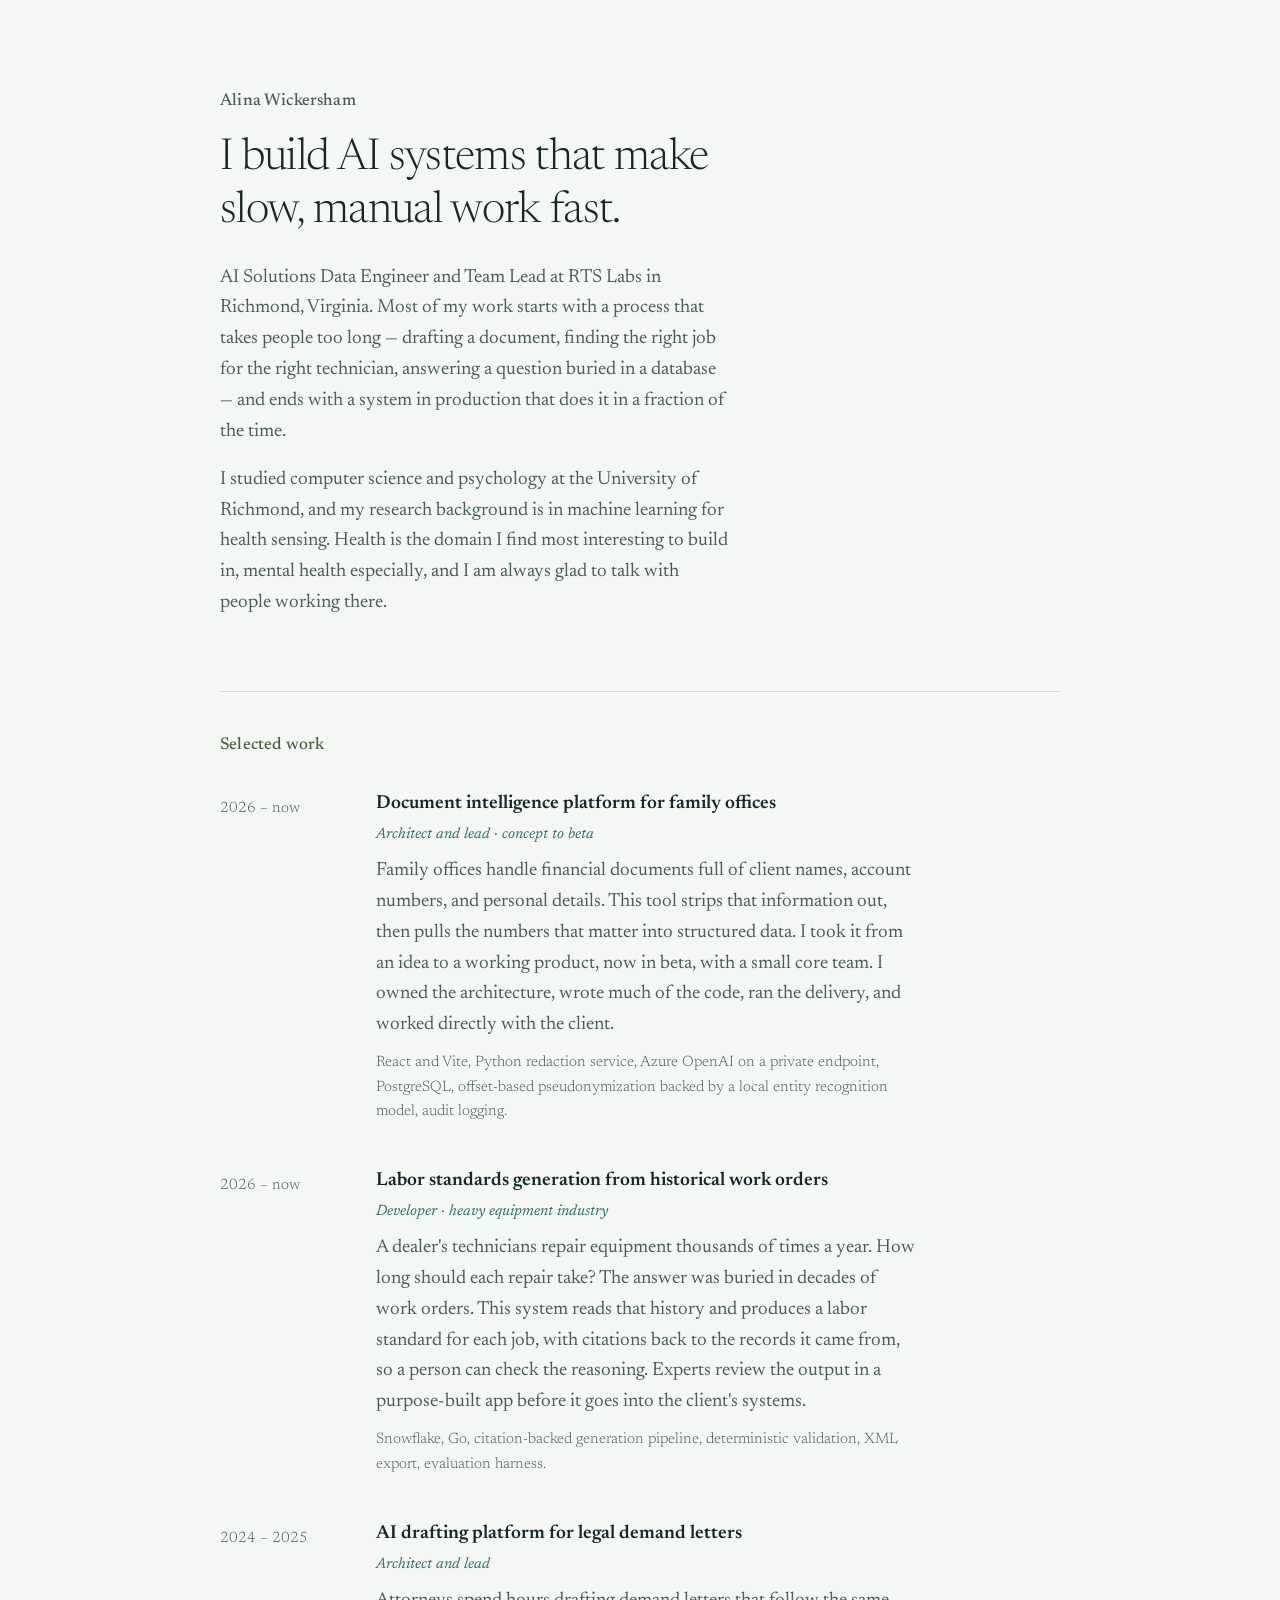
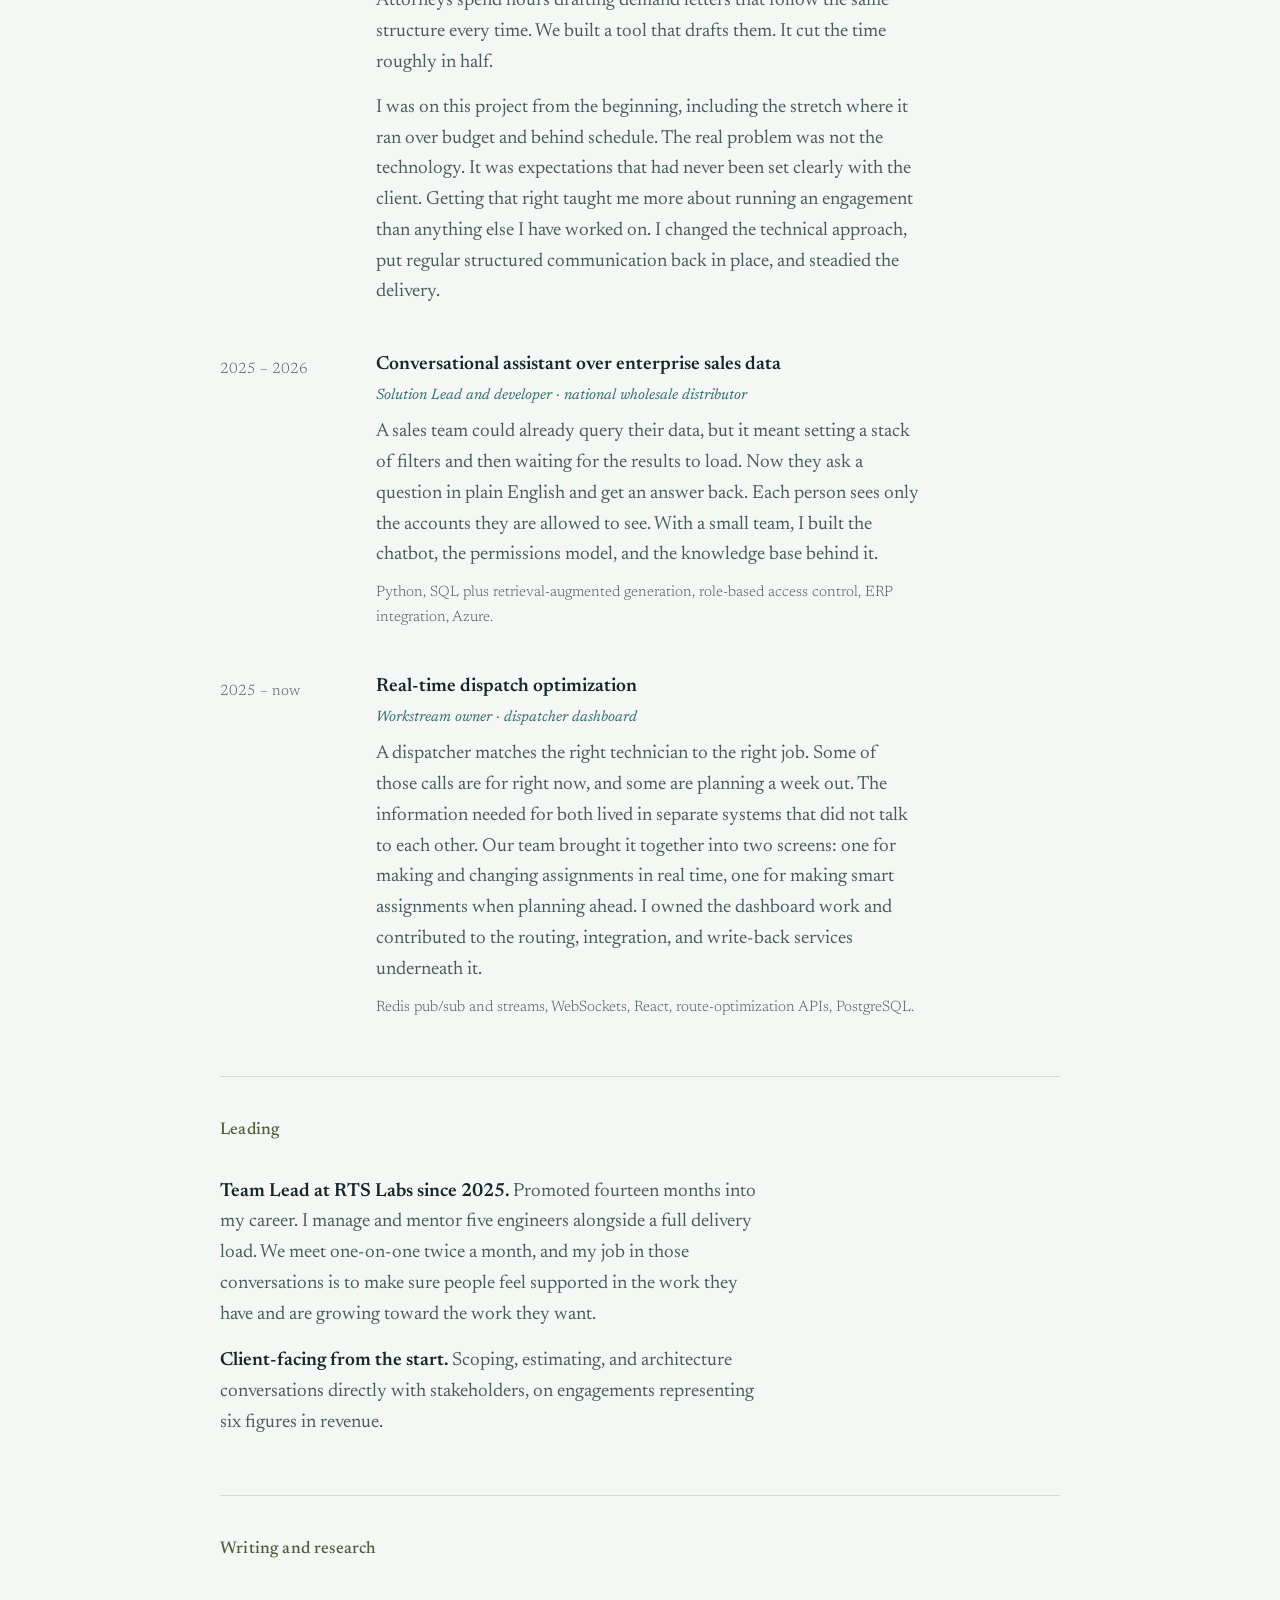
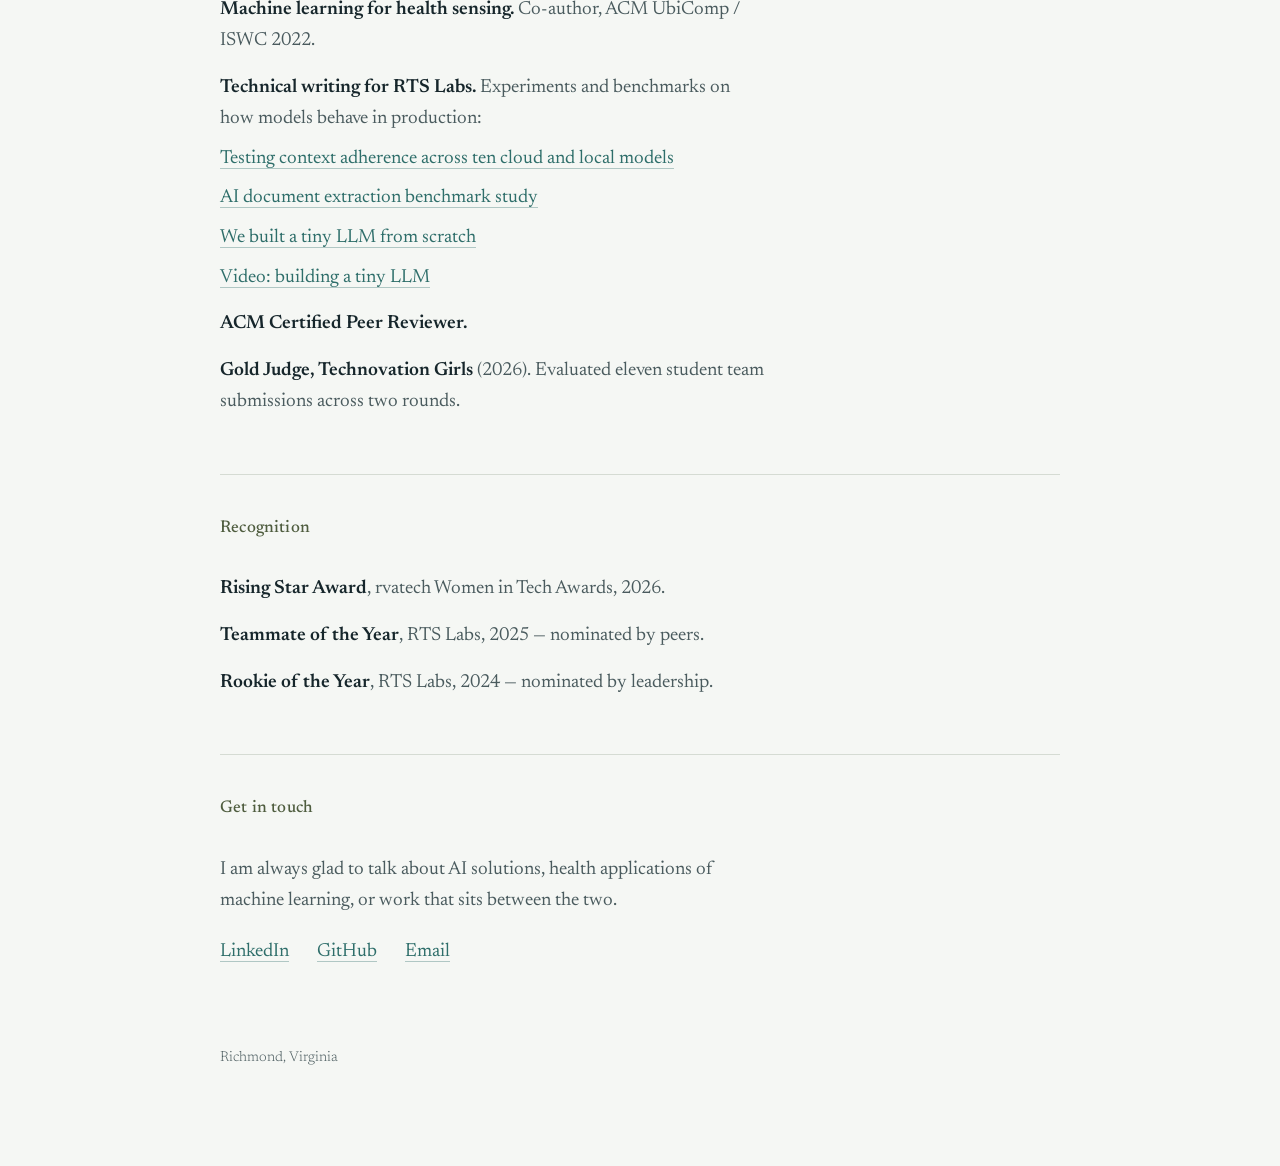
==== index.html @ 2c6729c3 "Add files via upload" ====
<!DOCTYPE html>
<html lang="en">
<head>
<meta charset="utf-8">
<meta name="viewport" content="width=device-width, initial-scale=1">
<title>Alina Wickersham — AI engineer</title>
<meta name="description" content="Alina Wickersham builds AI systems that make slow, manual work fast. AI Solutions Data Engineer and Team Lead at RTS Labs; published researcher in machine learning for health sensing.">
<link rel="preconnect" href="https://fonts.googleapis.com">
<link rel="preconnect" href="https://fonts.gstatic.com" crossorigin>
<link href="https://fonts.googleapis.com/css2?family=Newsreader:ital,opsz,wght@0,6..72,300;0,6..72,400;0,6..72,500;0,6..72,600;1,6..72,300;1,6..72,400&display=swap" rel="stylesheet">
<style>
  :root{
    --paper:#F5F7F4;
    --ink:#16262B;
    --ink-soft:#4A5B5E;
    --teal:#2E6E6A;
    --moss:#4F5D3F;
    --rule:#D5DBD3;
    --measure:34rem;
  }

  *{box-sizing:border-box;}

  html{-webkit-text-size-adjust:100%;}

  body{
    margin:0;
    background:var(--paper);
    color:var(--ink);
    font-family:"Newsreader",Georgia,"Times New Roman",serif;
    font-size:19px;
    font-weight:400;
    line-height:1.62;
    font-optical-sizing:auto;
  }

  .page{
    max-width:56rem;
    margin:0 auto;
    padding:5.5rem 1.75rem 6rem;
  }

  a{color:var(--teal);text-decoration:none;border-bottom:1px solid rgba(46,110,106,.35);}
  a:hover{border-bottom-color:var(--teal);}
  a:focus-visible{outline:2px solid var(--teal);outline-offset:3px;border-radius:2px;}

  /* ---- hero ---- */

  .hero{
    max-width:32rem;
    margin-bottom:4.5rem;
  }

  .name{
    font-size:1.0625rem;
    font-weight:500;
    letter-spacing:.01em;
    margin:0 0 2.25rem;
    color:var(--ink);
  }

  .statement{
    font-size:clamp(1.85rem,4.2vw,2.75rem);
    font-weight:300;
    line-height:1.2;
    letter-spacing:-.015em;
    margin:0 0 1.5rem;
    text-wrap:balance;
  }

  .hero p{
    max-width:var(--measure);
    margin:0 0 1.1rem;
    color:var(--ink-soft);
  }

  /* ---- sections ---- */

  section{
    border-top:1px solid var(--rule);
    padding-top:2.5rem;
    margin-top:3.5rem;
  }

  h2{
    font-size:1.0625rem;
    font-weight:500;
    margin:0 0 2rem;
    color:var(--moss);
    letter-spacing:.01em;
  }

  /* ---- work list with chronology rail ---- */

  .entry{
    display:grid;
    grid-template-columns:7.5rem 1fr;
    gap:0 2.25rem;
    margin-bottom:2.75rem;
  }
  .entry:last-child{margin-bottom:0;}

  .when{
    font-size:.9375rem;
    font-weight:300;
    color:var(--ink-soft);
    line-height:1.5;
    padding-top:.42rem;
    font-variant-numeric:oldstyle-nums;
  }

  .what h3{
    font-size:1.1875rem;
    font-weight:600;
    margin:0 0 .4rem;
    line-height:1.35;
  }

  .role{
    display:block;
    font-size:.9375rem;
    font-weight:400;
    font-style:italic;
    color:var(--teal);
    margin-bottom:.55rem;
  }

  .what p{
    margin:0;
    max-width:var(--measure);
    color:var(--ink-soft);
  }

  .stack{
    margin:.65rem 0 0 !important;
    font-size:.9375rem;
    font-weight:300;
    color:var(--ink-soft);
    max-width:var(--measure);
  }

  /* ---- simple lists ---- */

  ul.plain{
    list-style:none;
    margin:0;
    padding:0;
    max-width:var(--measure);
  }

  ul.plain li{
    margin-bottom:1rem;
    color:var(--ink-soft);
  }
  ul.plain li:last-child{margin-bottom:0;}

  ul.plain strong{
    font-weight:600;
    color:var(--ink);
  }

  ul.reading li{
    margin-bottom:.55rem;
  }

  .note{
    font-size:.9375rem;
    font-weight:300;
    color:var(--ink-soft);
  }

  /* ---- contact ---- */

  .contact p{
    max-width:var(--measure);
    margin:0 0 1.25rem;
    color:var(--ink-soft);
  }

  .links{
    display:flex;
    flex-wrap:wrap;
    gap:1.75rem;
    margin:0;
    padding:0;
    list-style:none;
  }

  footer{
    margin-top:5rem;
    font-size:.875rem;
    font-weight:300;
    color:var(--ink-soft);
  }

  @media (max-width:640px){
    body{font-size:18px;}
    .page{padding:3.5rem 1.35rem 4rem;}
    .entry{grid-template-columns:1fr;gap:.35rem;}
    .when{padding-top:0;}
  }
</style>
</head>
<body>
<main class="page">

  <header class="hero">
    <p class="name">Alina Wickersham</p>
    <h1 class="statement">I build AI systems that make slow, manual work fast.</h1>
    <p>AI Solutions Data Engineer and Team Lead at RTS Labs in Richmond, Virginia. Most of my work starts with a process that takes people too long — drafting a document, finding the right job for the right technician, answering a question buried in a database — and ends with a system in production that does it in a fraction of the time.</p>
    <p>I studied computer science and psychology at the University of Richmond, and my research background is in machine learning for health sensing. Health is the domain I find most interesting to build in, mental health especially, and I am always glad to talk with people working there.</p>
  </header>

  <section>
    <h2>Selected work</h2>

    <div class="entry">
      <div class="when">2026 &ndash; now</div>
      <div class="what">
        <h3>Document intelligence platform for family offices</h3>
        <span class="role">Architect and lead &middot; concept to beta</span>
        <p>Family offices handle financial documents full of client names, account numbers, and personal details. This tool strips that information out, then pulls the numbers that matter into structured data. I took it from an idea to a working product, now in beta, with a small core team. I owned the architecture, wrote much of the code, ran the delivery, and worked directly with the client.</p>
        <p class="stack">React and Vite, Python redaction service, Azure OpenAI on a private endpoint, PostgreSQL, offset-based pseudonymization backed by a local entity recognition model, audit logging.</p>
      </div>
    </div>

    <div class="entry">
      <div class="when">2026 &ndash; now</div>
      <div class="what">
        <h3>Labor standards generation from historical work orders</h3>
        <span class="role">Developer &middot; heavy equipment industry</span>
        <p>A dealer's technicians repair equipment thousands of times a year. How long should each repair take? The answer was buried in decades of work orders. This system reads that history and produces a labor standard for each job, with citations back to the records it came from, so a person can check the reasoning. Experts review the output in a purpose-built app before it goes into the client's systems.</p>
        <p class="stack">Snowflake, Go, citation-backed generation pipeline, deterministic validation, XML export, evaluation harness.</p>
      </div>
    </div>

    <div class="entry">
      <div class="when">2024 &ndash; 2025</div>
      <div class="what">
        <h3>AI drafting platform for legal demand letters</h3>
        <span class="role">Architect and lead</span>
        <p>Attorneys spend hours drafting demand letters that follow the same structure every time. We built a tool that drafts them. It cut the time roughly in half.</p>
        <p style="margin-top:.9rem;">I was on this project from the beginning, including the stretch where it ran over budget and behind schedule. The real problem was not the technology. It was expectations that had never been set clearly with the client. Getting that right taught me more about running an engagement than anything else I have worked on. I changed the technical approach, put regular structured communication back in place, and steadied the delivery.</p>
      </div>
    </div>

    <div class="entry">
      <div class="when">2025 &ndash; 2026</div>
      <div class="what">
        <h3>Conversational assistant over enterprise sales data</h3>
        <span class="role">Solution Lead and developer &middot; national wholesale distributor</span>
        <p>A sales team could already query their data, but it meant setting a stack of filters and then waiting for the results to load. Now they ask a question in plain English and get an answer back. Each person sees only the accounts they are allowed to see. With a small team, I built the chatbot, the permissions model, and the knowledge base behind it.</p>
        <p class="stack">Python, SQL plus retrieval-augmented generation, role-based access control, ERP integration, Azure.</p>
      </div>
    </div>

    <div class="entry">
      <div class="when">2025 &ndash; now</div>
      <div class="what">
        <h3>Real-time dispatch optimization</h3>
        <span class="role">Workstream owner &middot; dispatcher dashboard</span>
        <p>A dispatcher matches the right technician to the right job. Some of those calls are for right now, and some are planning a week out. The information needed for both lived in separate systems that did not talk to each other. Our team brought it together into two screens: one for making and changing assignments in real time, one for making smart assignments when planning ahead. I owned the dashboard work and contributed to the routing, integration, and write-back services underneath it.</p>
        <p class="stack">Redis pub/sub and streams, WebSockets, React, route-optimization APIs, PostgreSQL.</p>
      </div>
    </div>
  </section>

  <section>
    <h2>Leading</h2>
    <ul class="plain">
      <li><strong>Team Lead at RTS Labs since 2025.</strong> Promoted fourteen months into my career. I manage and mentor five engineers alongside a full delivery load. We meet one-on-one twice a month, and my job in those conversations is to make sure people feel supported in the work they have and are growing toward the work they want.</li>
      <li><strong>Client-facing from the start.</strong> Scoping, estimating, and architecture conversations directly with stakeholders, on engagements representing six figures in revenue.</li>
    </ul>
  </section>

  <section>
    <h2>Writing and research</h2>
    <ul class="plain">
      <li><strong>Machine learning for health sensing.</strong> Co-author, ACM UbiComp / ISWC 2022.</li>
      <li><strong>Technical writing for RTS Labs.</strong> Experiments and benchmarks on how models behave in production:
        <ul class="plain reading" style="margin-top:.6rem;">
          <li><a href="https://rtslabs.com/rts-experiment-testing-context-adherence-across-10-cloud-local-models">Testing context adherence across ten cloud and local models</a></li>
          <li><a href="https://rtslabs.com/ai-document-extraction-benchmark-study">AI document extraction benchmark study</a></li>
          <li><a href="https://rtslabs.com/experiment-we-built-a-tiny-llm-from-scratch">We built a tiny LLM from scratch</a></li>
          <li><a href="https://www.youtube.com/watch?v=kGPH4InUQj8">Video: building a tiny LLM</a></li>
        </ul>
      </li>
      <li><strong>ACM Certified Peer Reviewer.</strong></li>
      <li><strong>Gold Judge, Technovation Girls</strong> (2026). Evaluated eleven student team submissions across two rounds.</li>
    </ul>
  </section>

  <section>
    <h2>Recognition</h2>
    <ul class="plain">
      <li><strong>Rising Star Award</strong>, rvatech Women in Tech Awards, 2026.</li>
      <li><strong>Teammate of the Year</strong>, RTS Labs, 2025 &mdash; nominated by peers.</li>
      <li><strong>Rookie of the Year</strong>, RTS Labs, 2024 &mdash; nominated by leadership.</li>
    </ul>
  </section>

  <section class="contact">
    <h2>Get in touch</h2>
    <p>I am always glad to talk about AI solutions, health applications of machine learning, or work that sits between the two.</p>
    <ul class="links">
      <li><a href="https://www.linkedin.com/in/alina-enikeeva/">LinkedIn</a></li>
      <li><a href="https://github.com/alinaWickersham">GitHub</a></li>
      <li><a href="mailto:wickershamalina@gmail.com">Email</a></li>
    </ul>
  </section>

  <footer>Richmond, Virginia</footer>

</main>
</body>
</html>
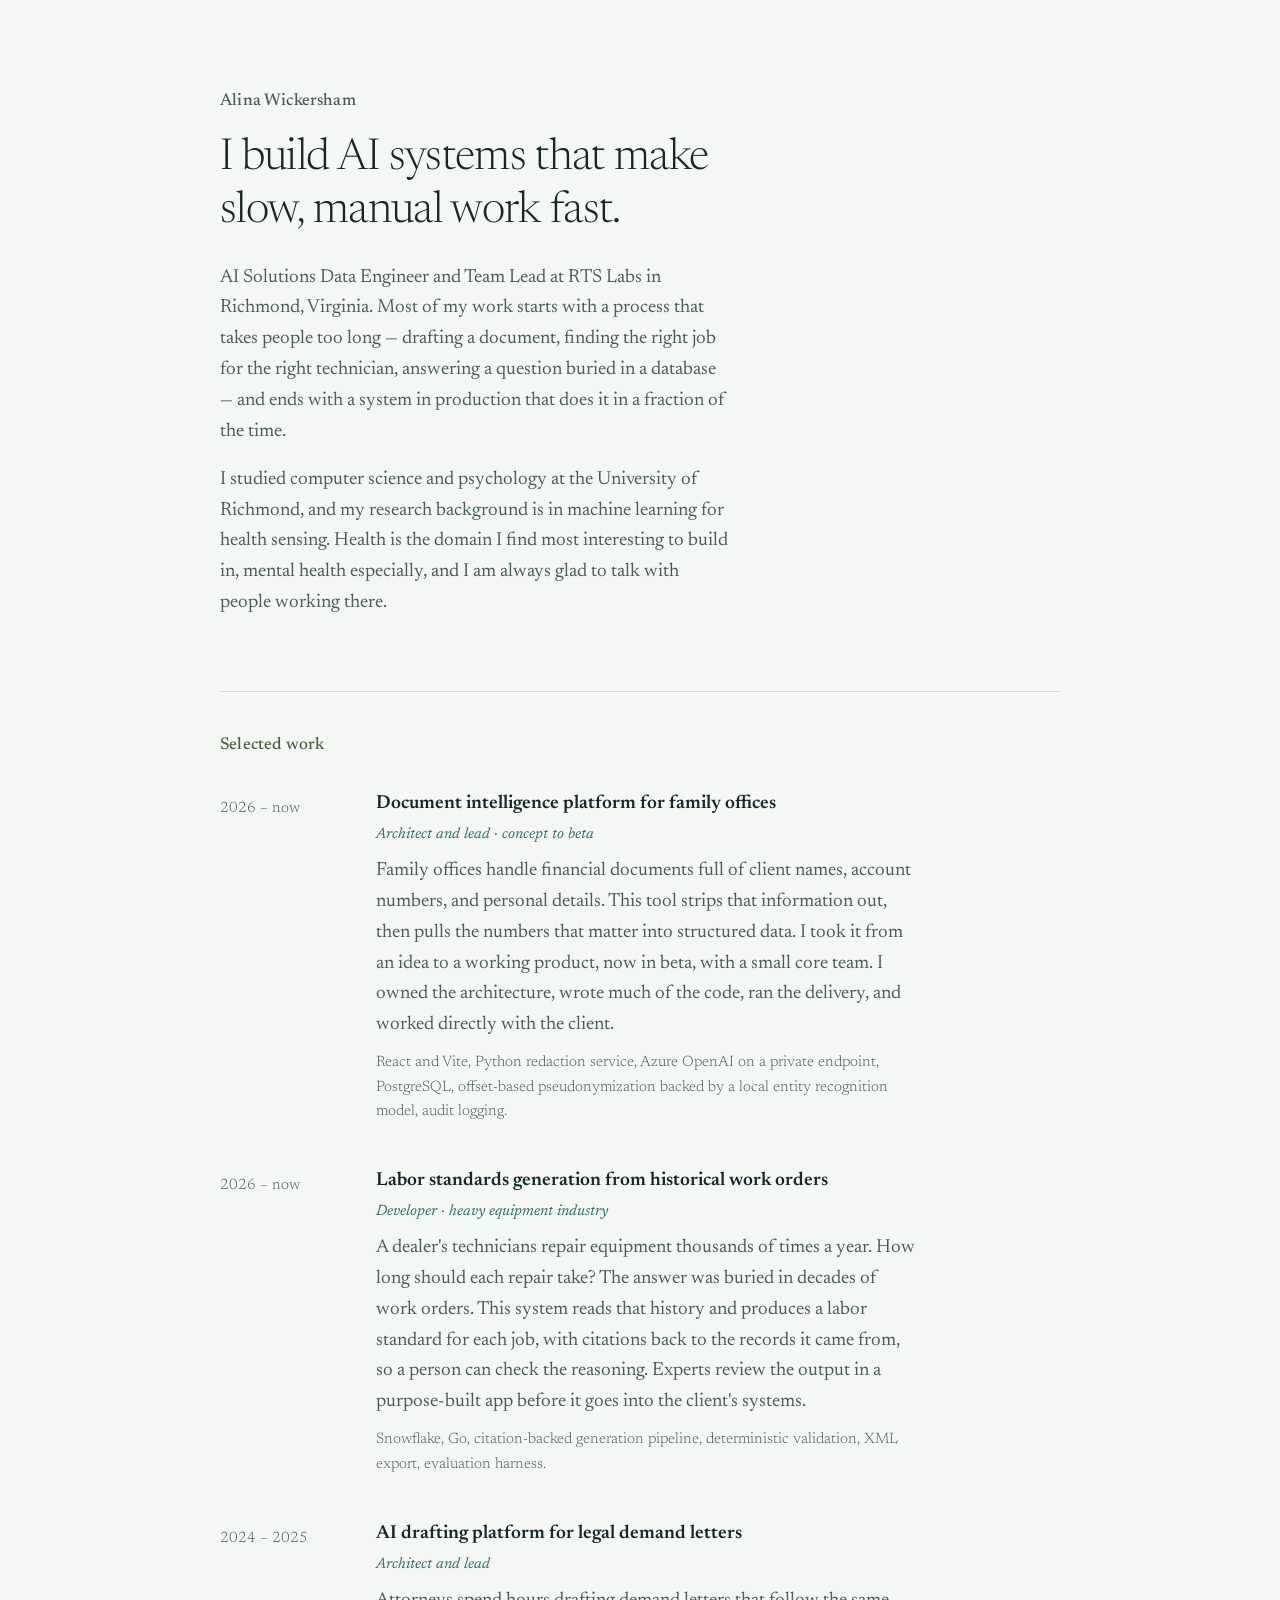
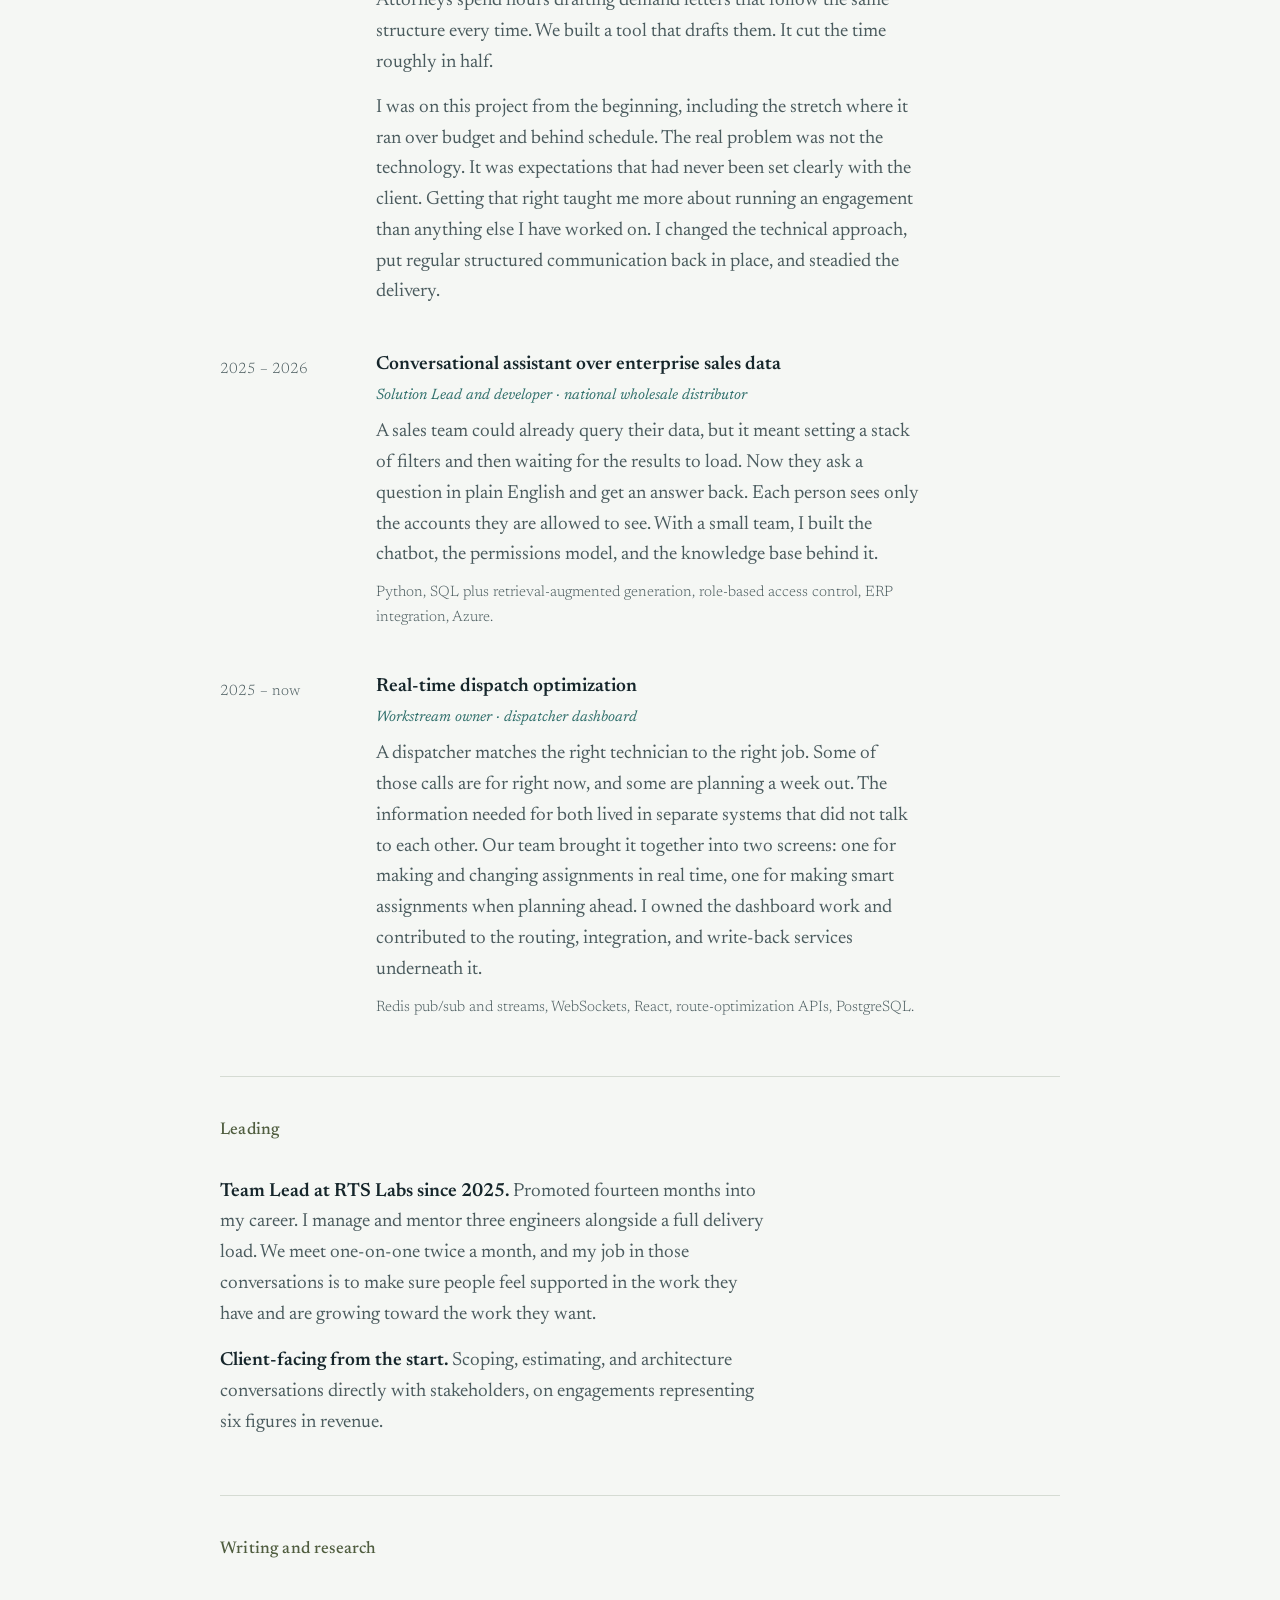
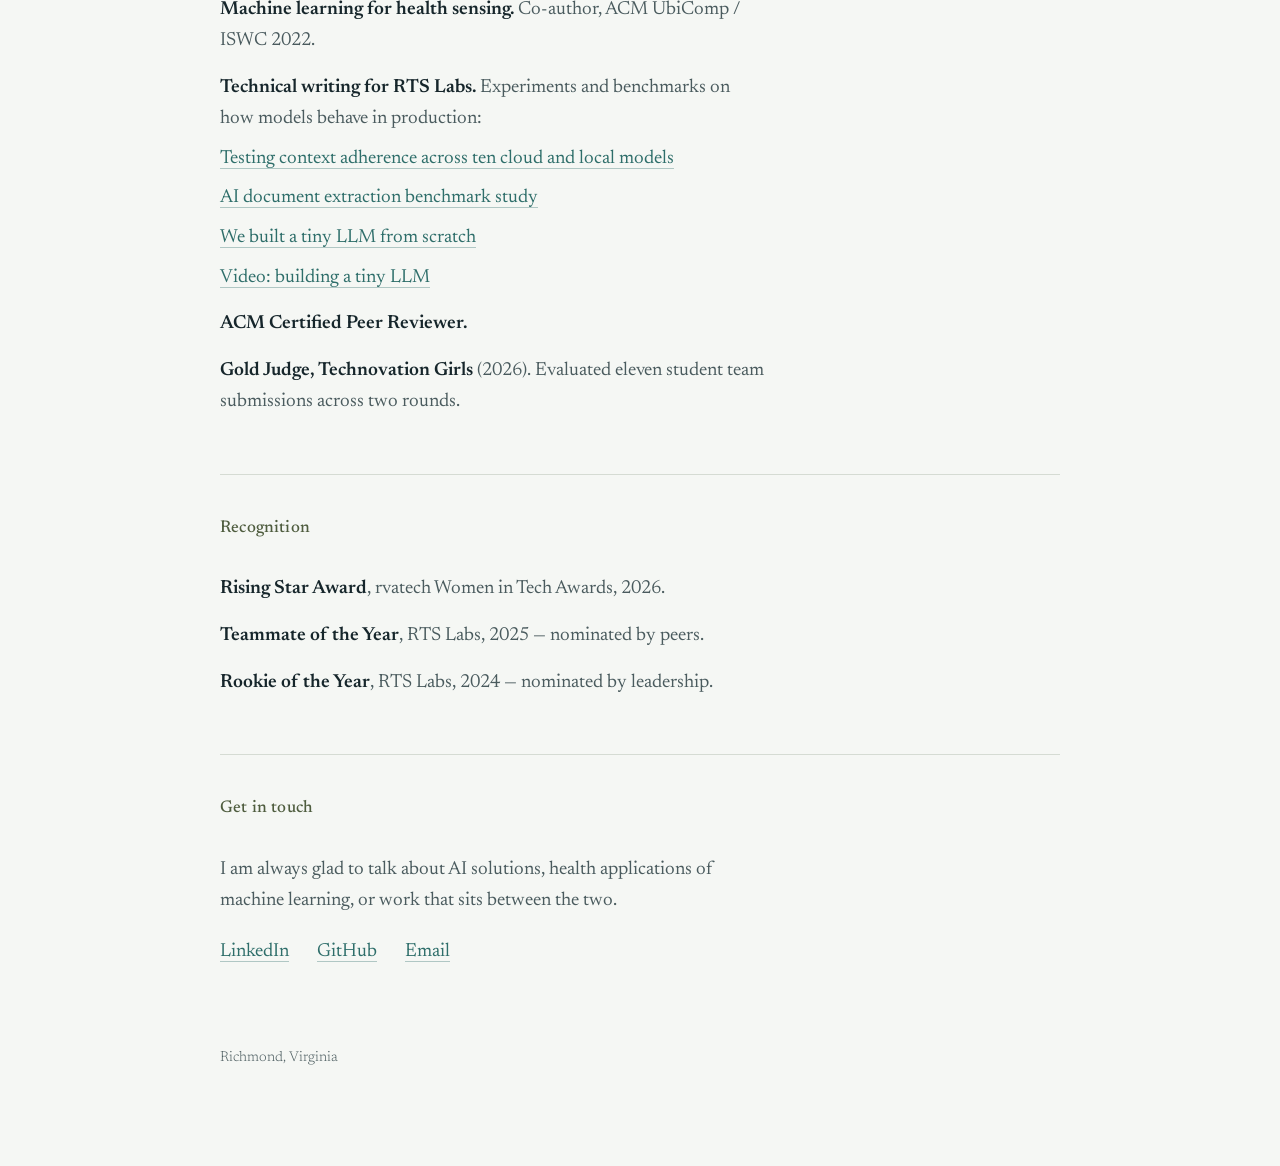
==== commit 49c8e29e: "Update team management details in index.html" ====
--- a/index.html
+++ b/index.html
@@ -268,7 +268,7 @@
   <section>
     <h2>Leading</h2>
     <ul class="plain">
-      <li><strong>Team Lead at RTS Labs since 2025.</strong> Promoted fourteen months into my career. I manage and mentor five engineers alongside a full delivery load. We meet one-on-one twice a month, and my job in those conversations is to make sure people feel supported in the work they have and are growing toward the work they want.</li>
+      <li><strong>Team Lead at RTS Labs since 2025.</strong> Promoted fourteen months into my career. I manage and mentor three engineers alongside a full delivery load. We meet one-on-one twice a month, and my job in those conversations is to make sure people feel supported in the work they have and are growing toward the work they want.</li>
       <li><strong>Client-facing from the start.</strong> Scoping, estimating, and architecture conversations directly with stakeholders, on engagements representing six figures in revenue.</li>
     </ul>
   </section>
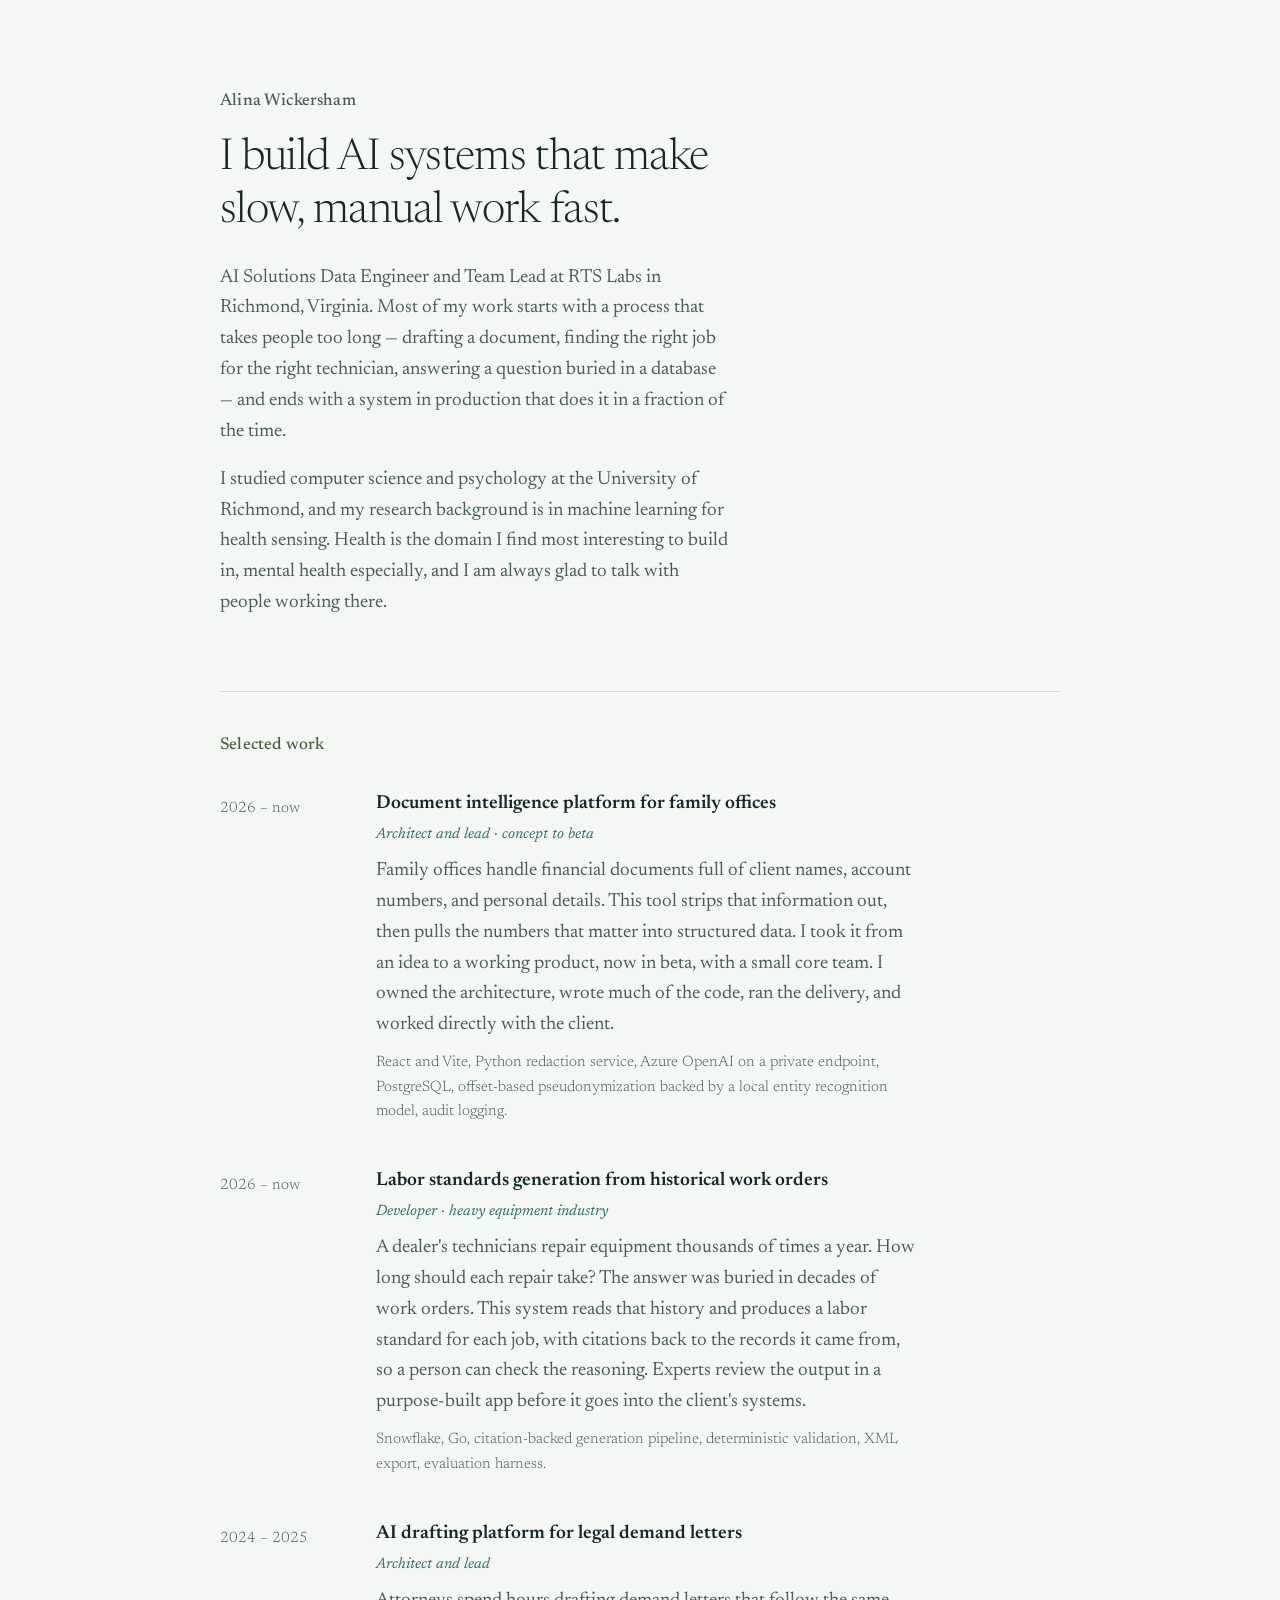
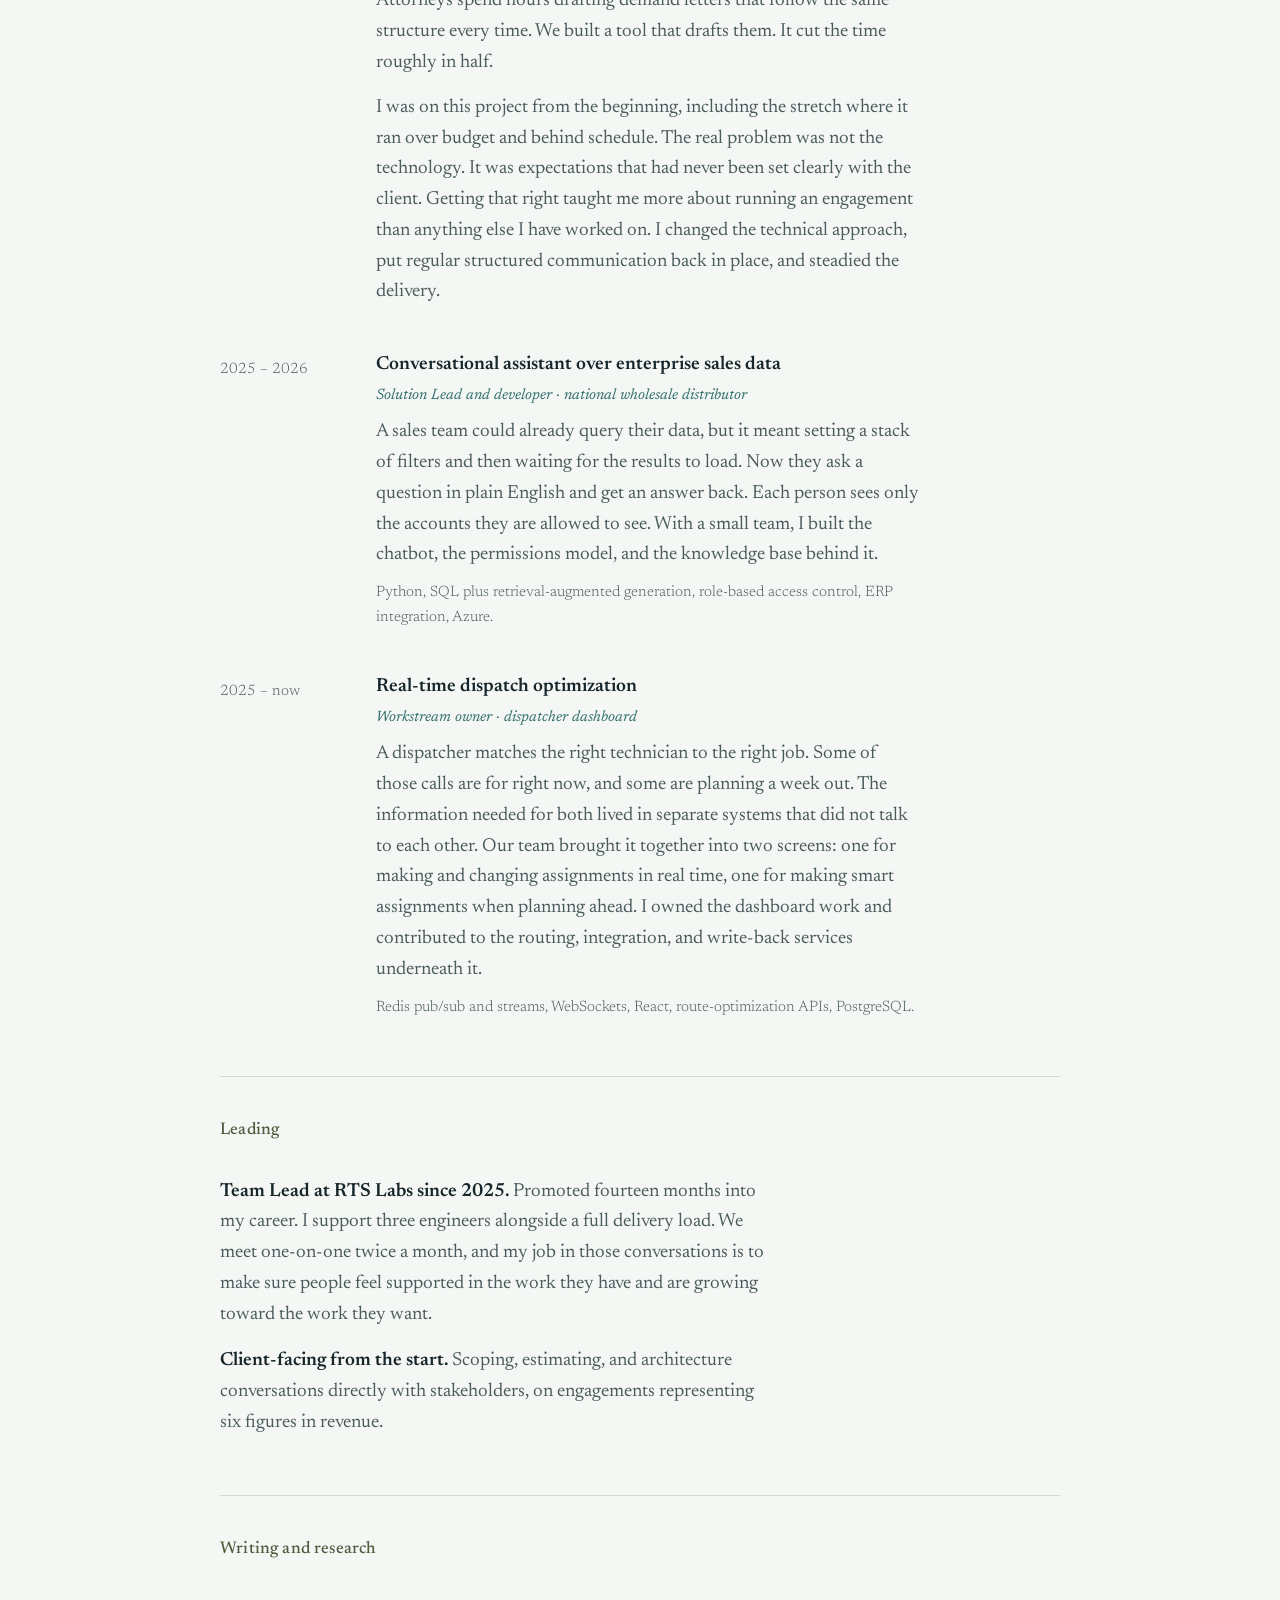
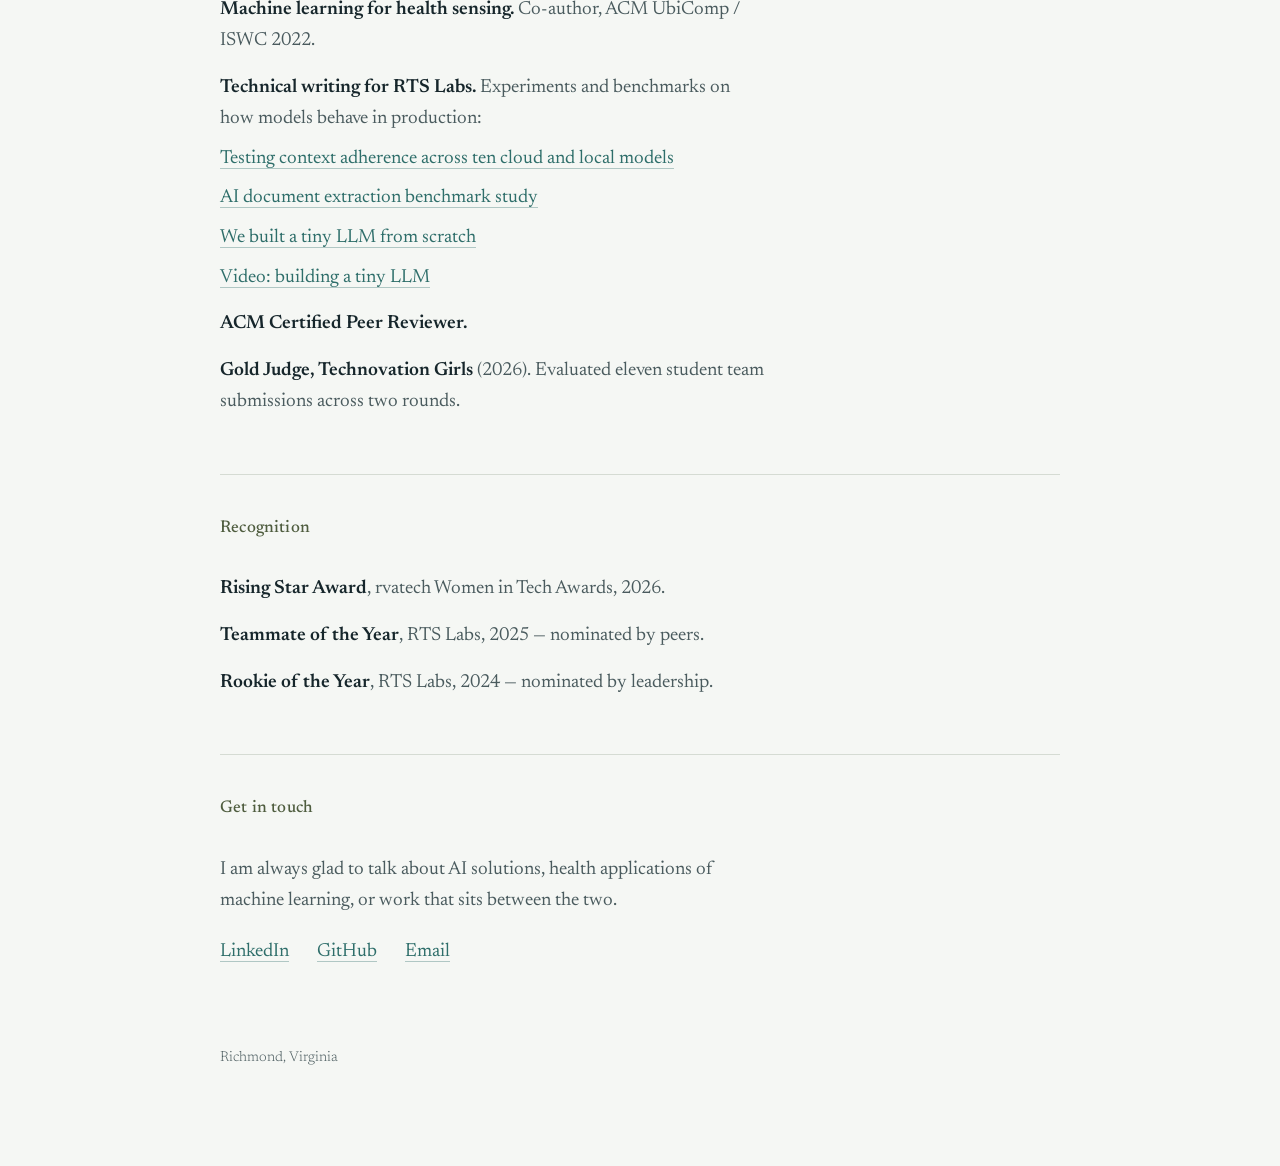
==== commit bc3ae396: "Update team lead responsibilities in index.html" ====
--- a/index.html
+++ b/index.html
@@ -268,7 +268,7 @@
   <section>
     <h2>Leading</h2>
     <ul class="plain">
-      <li><strong>Team Lead at RTS Labs since 2025.</strong> Promoted fourteen months into my career. I manage and mentor three engineers alongside a full delivery load. We meet one-on-one twice a month, and my job in those conversations is to make sure people feel supported in the work they have and are growing toward the work they want.</li>
+      <li><strong>Team Lead at RTS Labs since 2025.</strong> Promoted fourteen months into my career. I support three engineers alongside a full delivery load. We meet one-on-one twice a month, and my job in those conversations is to make sure people feel supported in the work they have and are growing toward the work they want.</li>
       <li><strong>Client-facing from the start.</strong> Scoping, estimating, and architecture conversations directly with stakeholders, on engagements representing six figures in revenue.</li>
     </ul>
   </section>
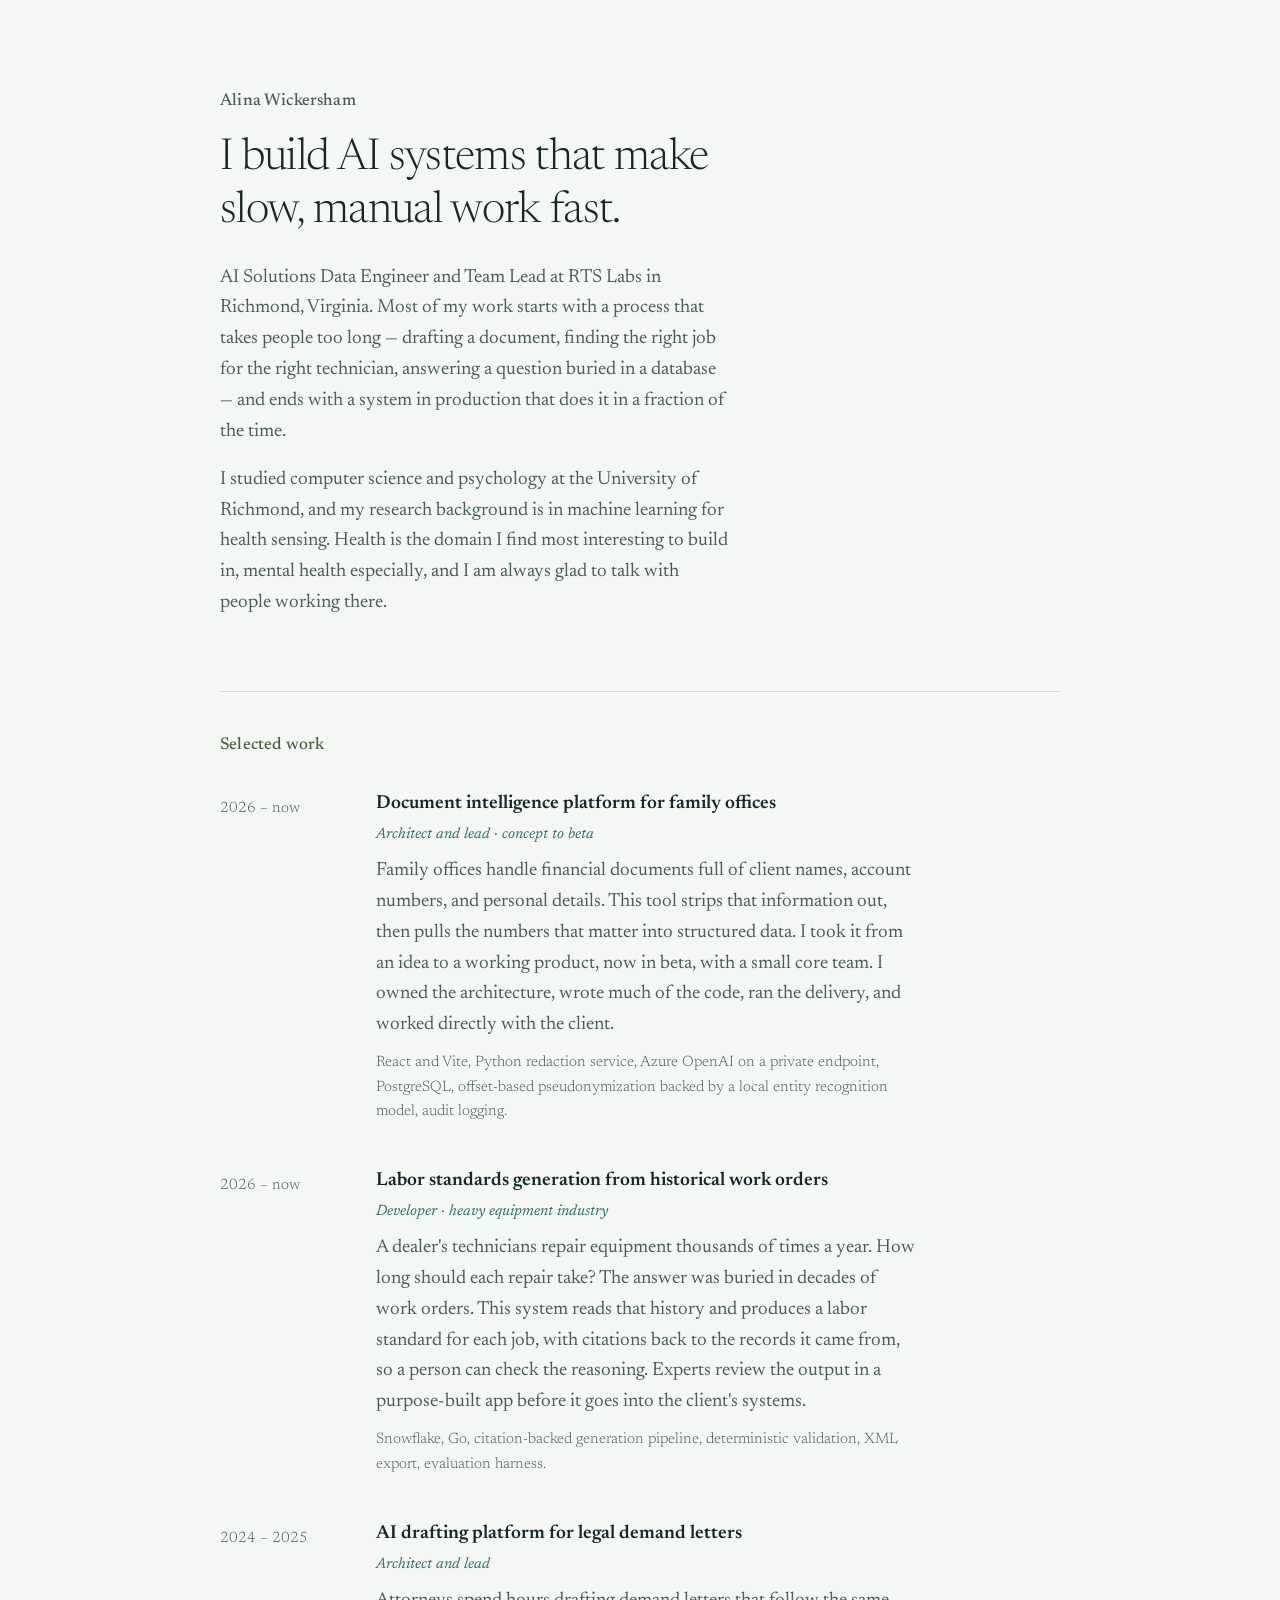
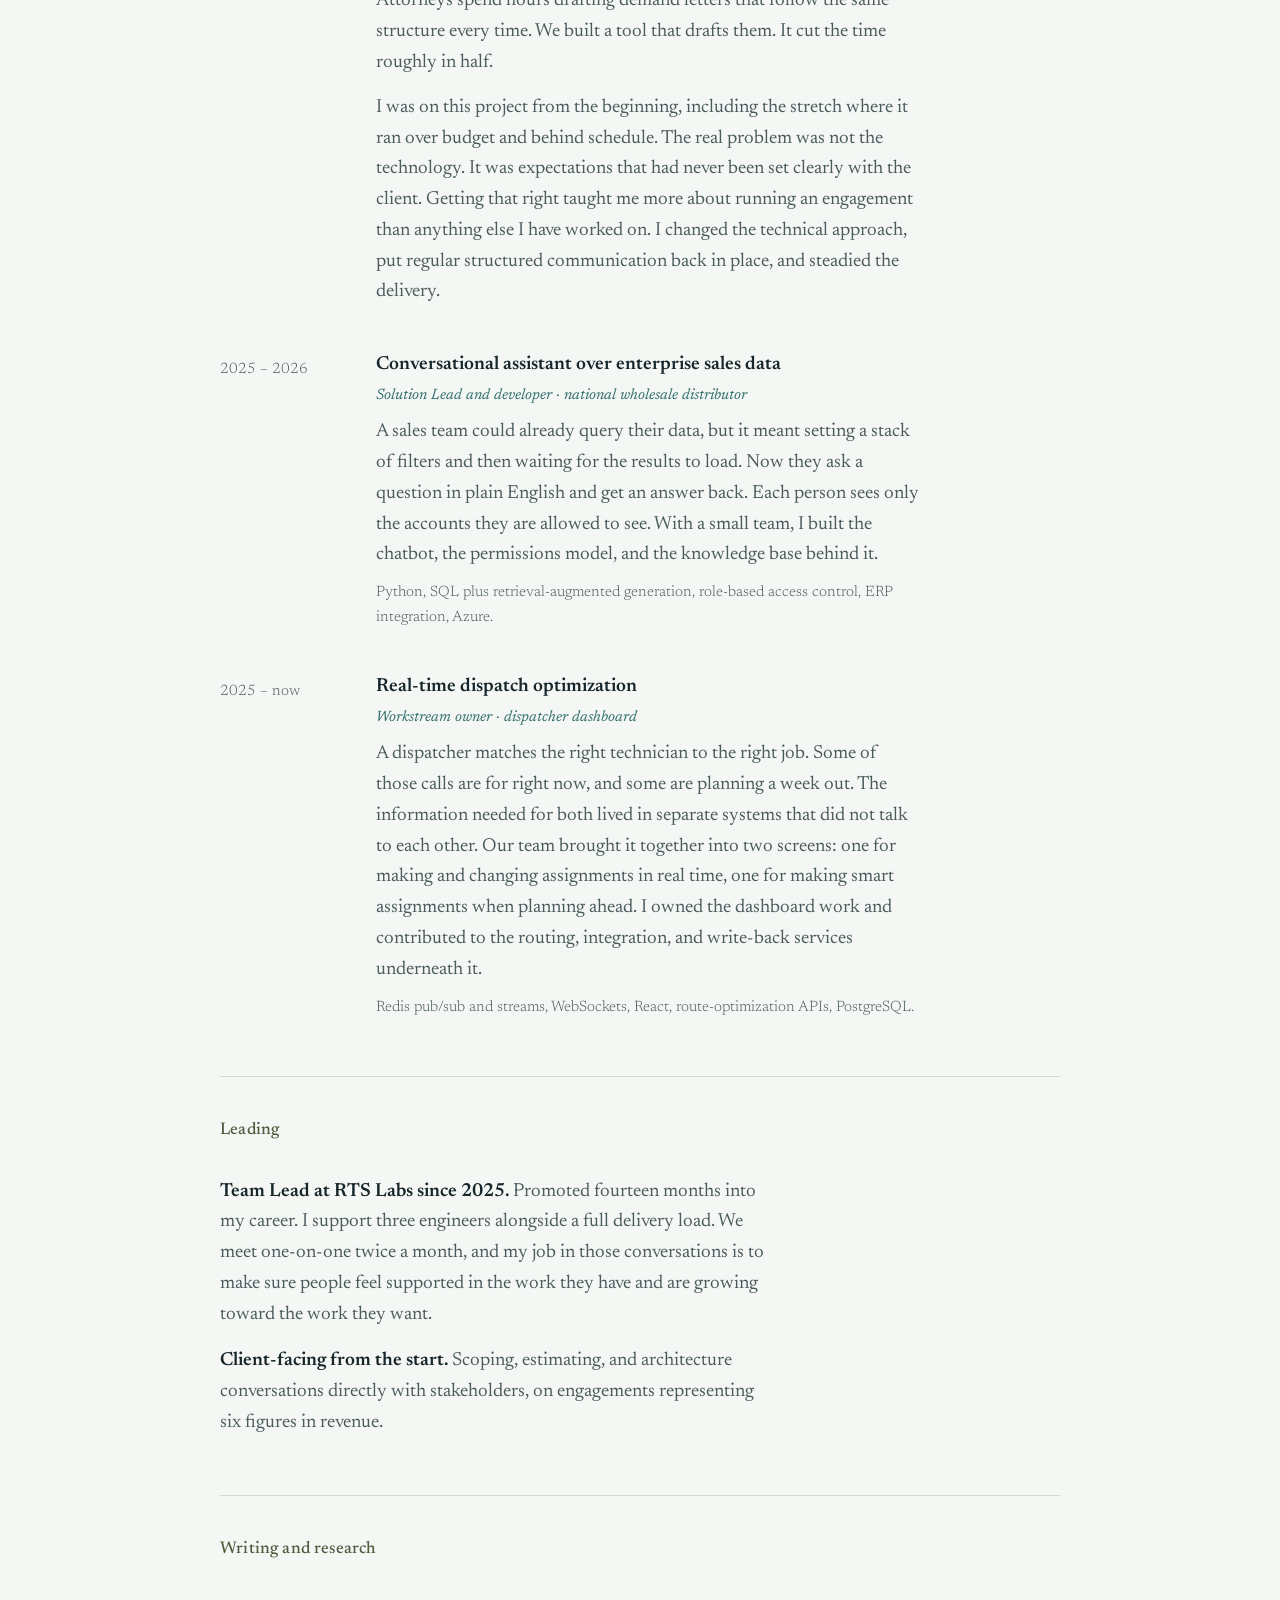
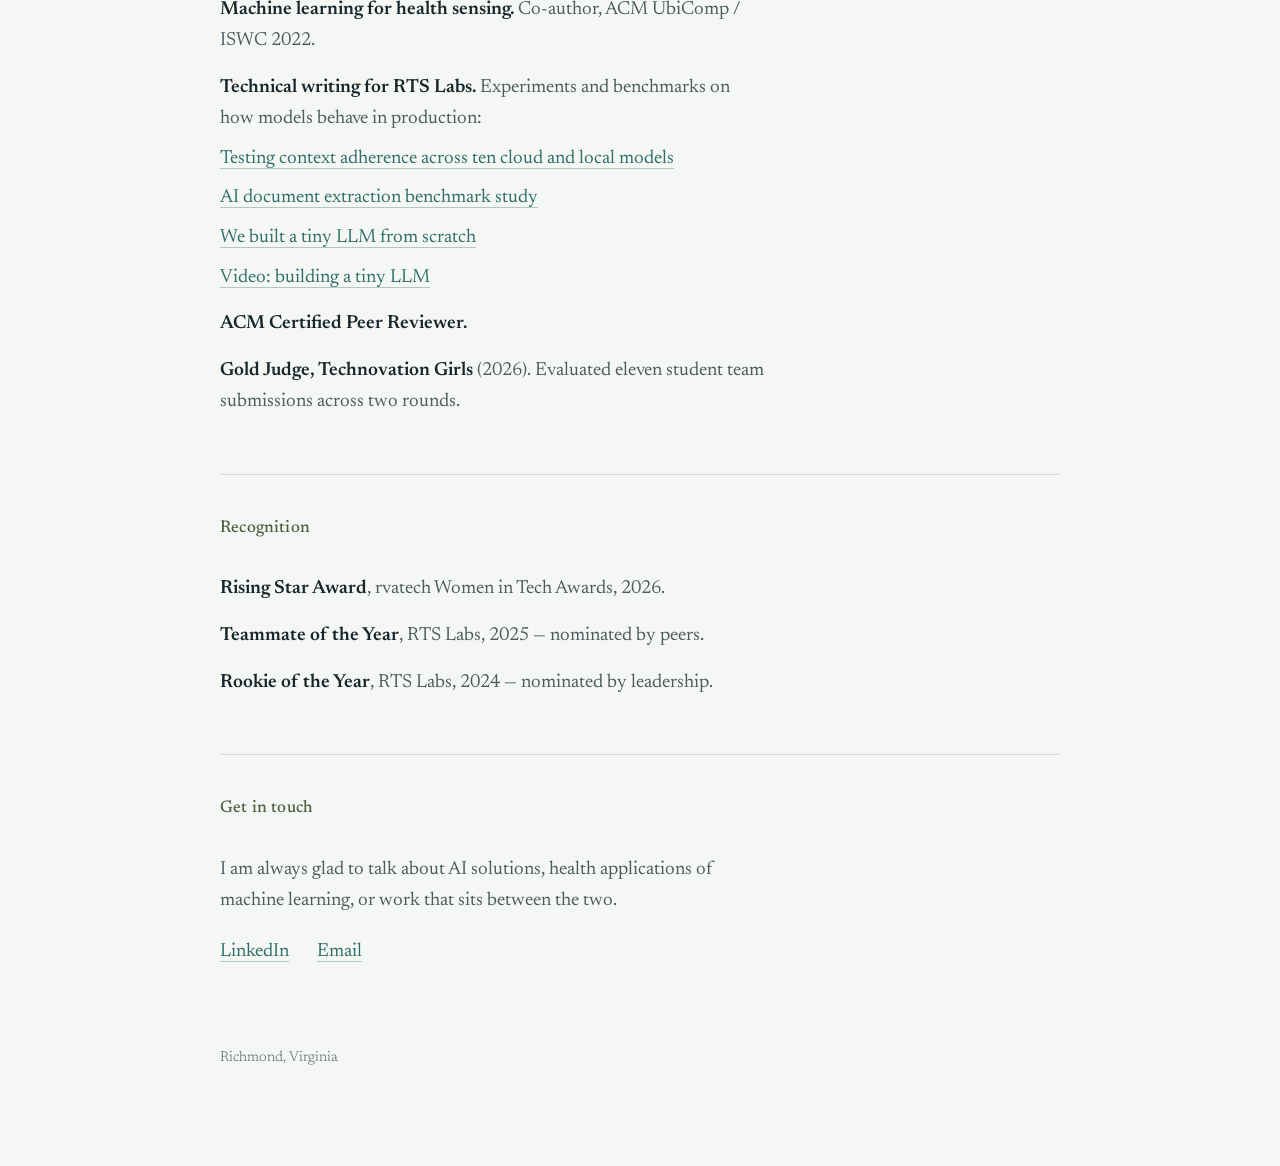
==== commit 82face6d: "Remove GitHub link from contact section" ====
--- a/index.html
+++ b/index.html
@@ -304,7 +304,6 @@
     <p>I am always glad to talk about AI solutions, health applications of machine learning, or work that sits between the two.</p>
     <ul class="links">
       <li><a href="https://www.linkedin.com/in/alina-enikeeva/">LinkedIn</a></li>
-      <li><a href="https://github.com/alinaWickersham">GitHub</a></li>
       <li><a href="mailto:wickershamalina@gmail.com">Email</a></li>
     </ul>
   </section>
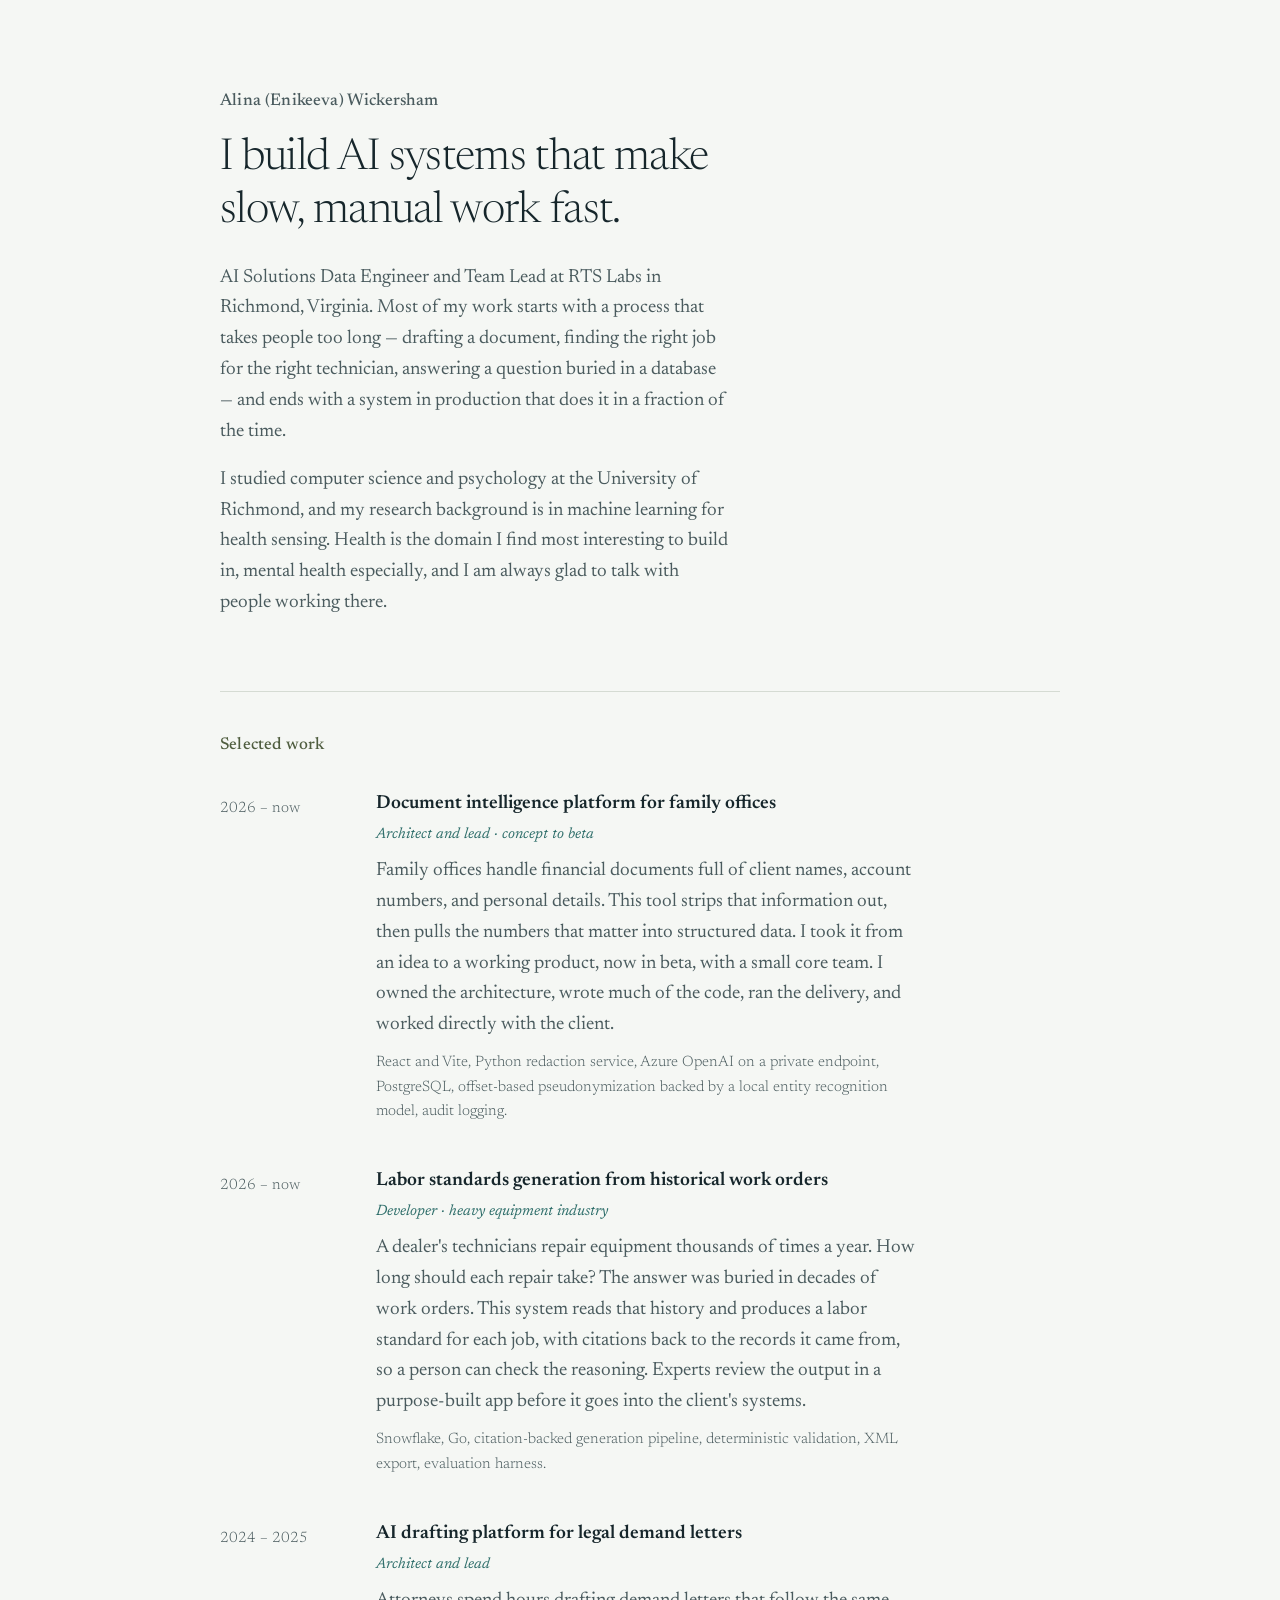
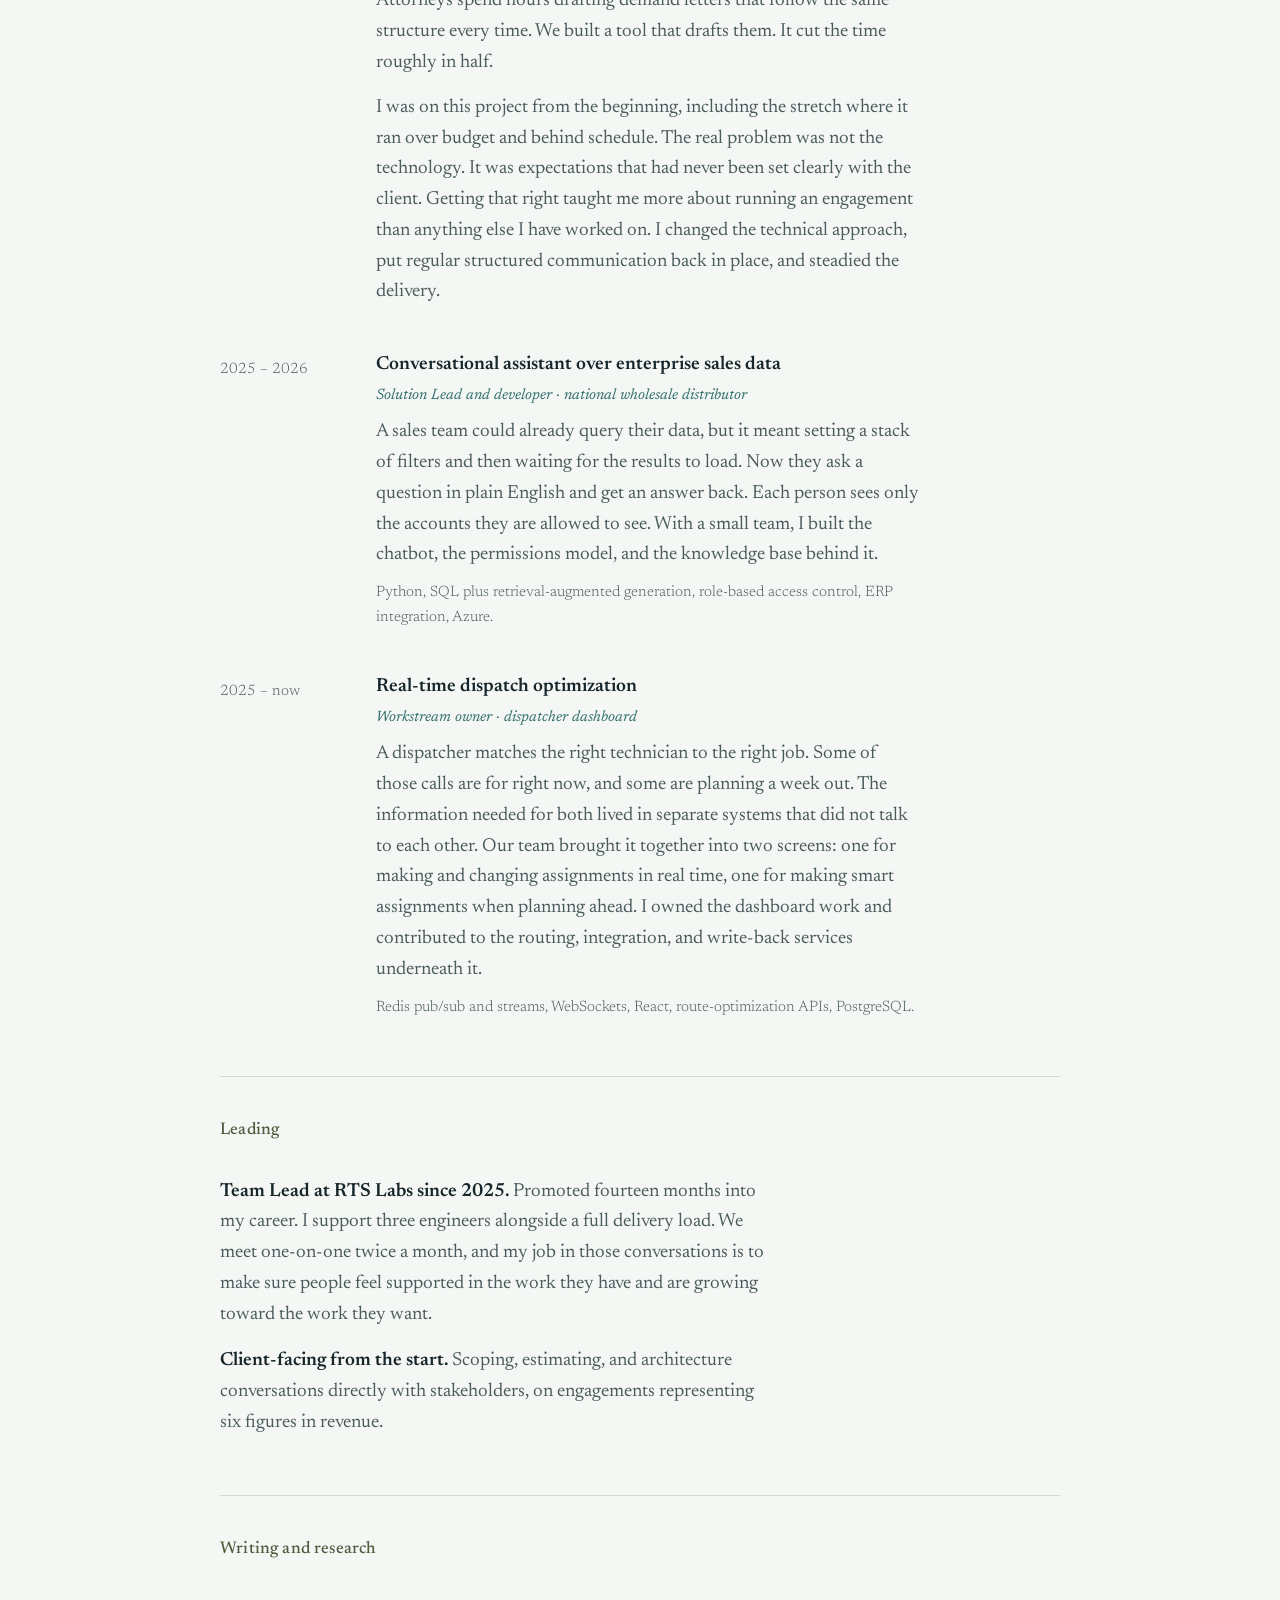
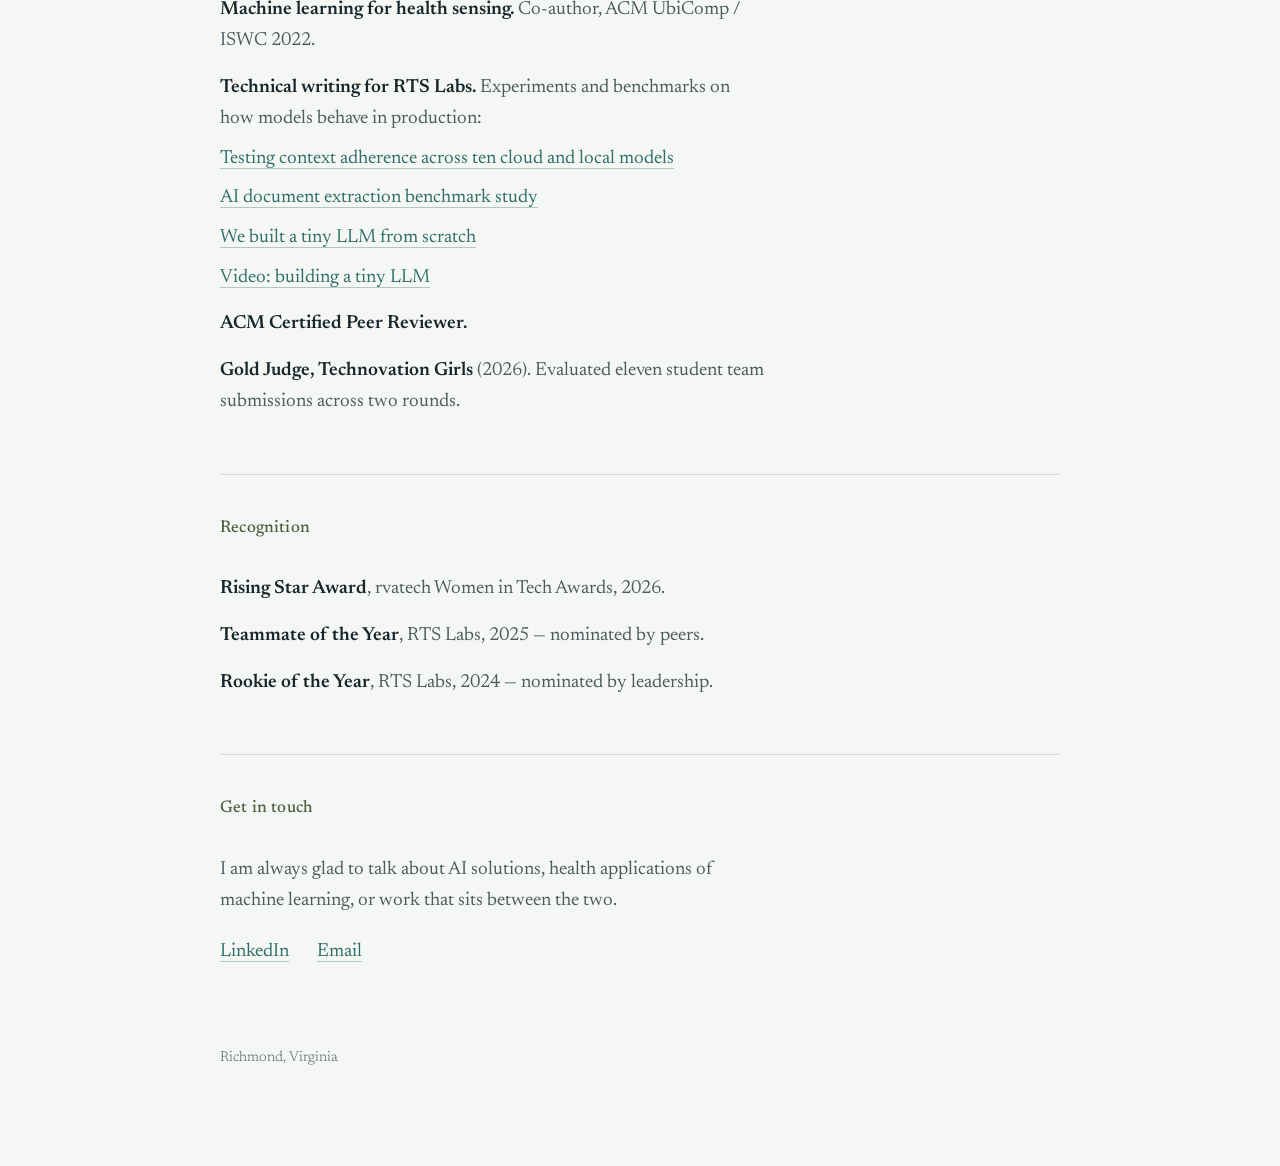
==== commit aaf173be: "Update name in index.html to include Enikeeva" ====
--- a/index.html
+++ b/index.html
@@ -3,7 +3,7 @@
 <head>
 <meta charset="utf-8">
 <meta name="viewport" content="width=device-width, initial-scale=1">
-<title>Alina Wickersham — AI engineer</title>
+<title>Alina (Enikeeva) Wickersham — AI engineer</title>
 <meta name="description" content="Alina Wickersham builds AI systems that make slow, manual work fast. AI Solutions Data Engineer and Team Lead at RTS Labs; published researcher in machine learning for health sensing.">
 <link rel="preconnect" href="https://fonts.googleapis.com">
 <link rel="preconnect" href="https://fonts.gstatic.com" crossorigin>
@@ -205,7 +205,7 @@
 <main class="page">
 
   <header class="hero">
-    <p class="name">Alina Wickersham</p>
+    <p class="name">Alina (Enikeeva) Wickersham</p>
     <h1 class="statement">I build AI systems that make slow, manual work fast.</h1>
     <p>AI Solutions Data Engineer and Team Lead at RTS Labs in Richmond, Virginia. Most of my work starts with a process that takes people too long — drafting a document, finding the right job for the right technician, answering a question buried in a database — and ends with a system in production that does it in a fraction of the time.</p>
     <p>I studied computer science and psychology at the University of Richmond, and my research background is in machine learning for health sensing. Health is the domain I find most interesting to build in, mental health especially, and I am always glad to talk with people working there.</p>
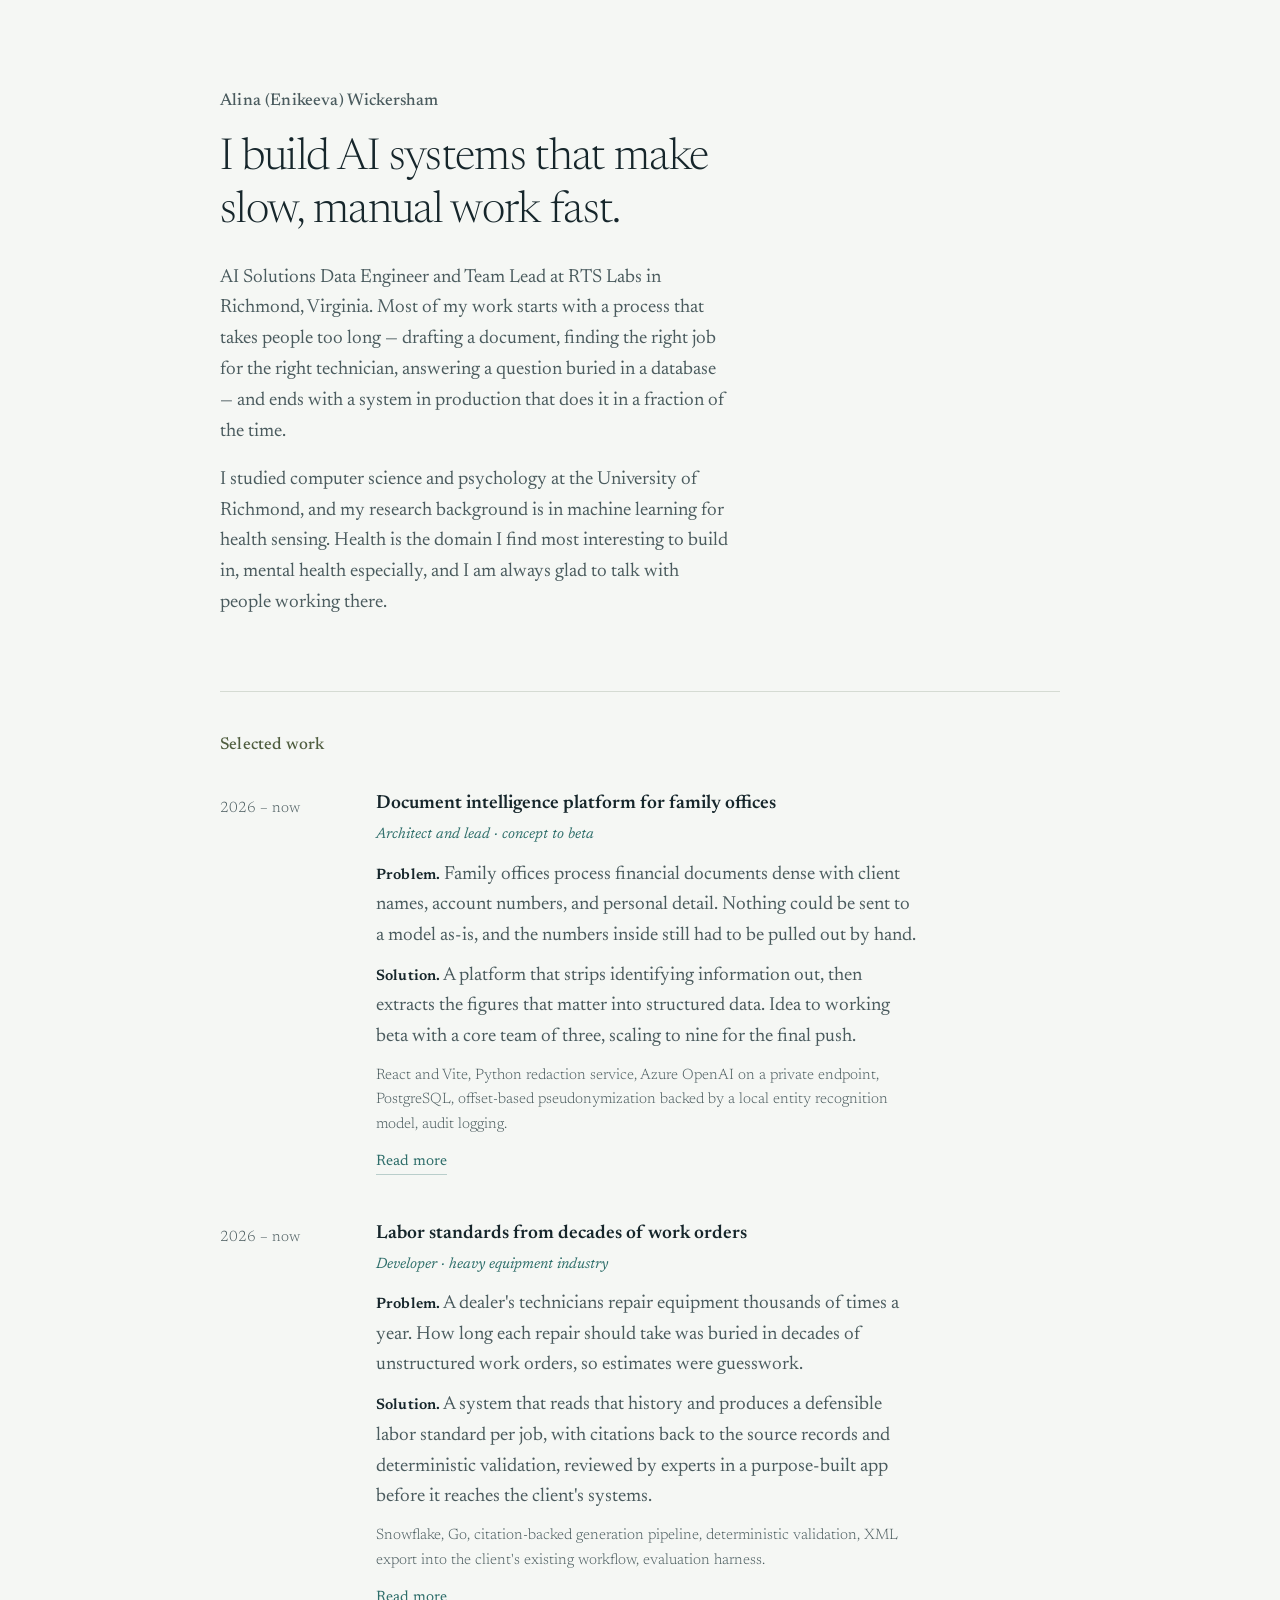
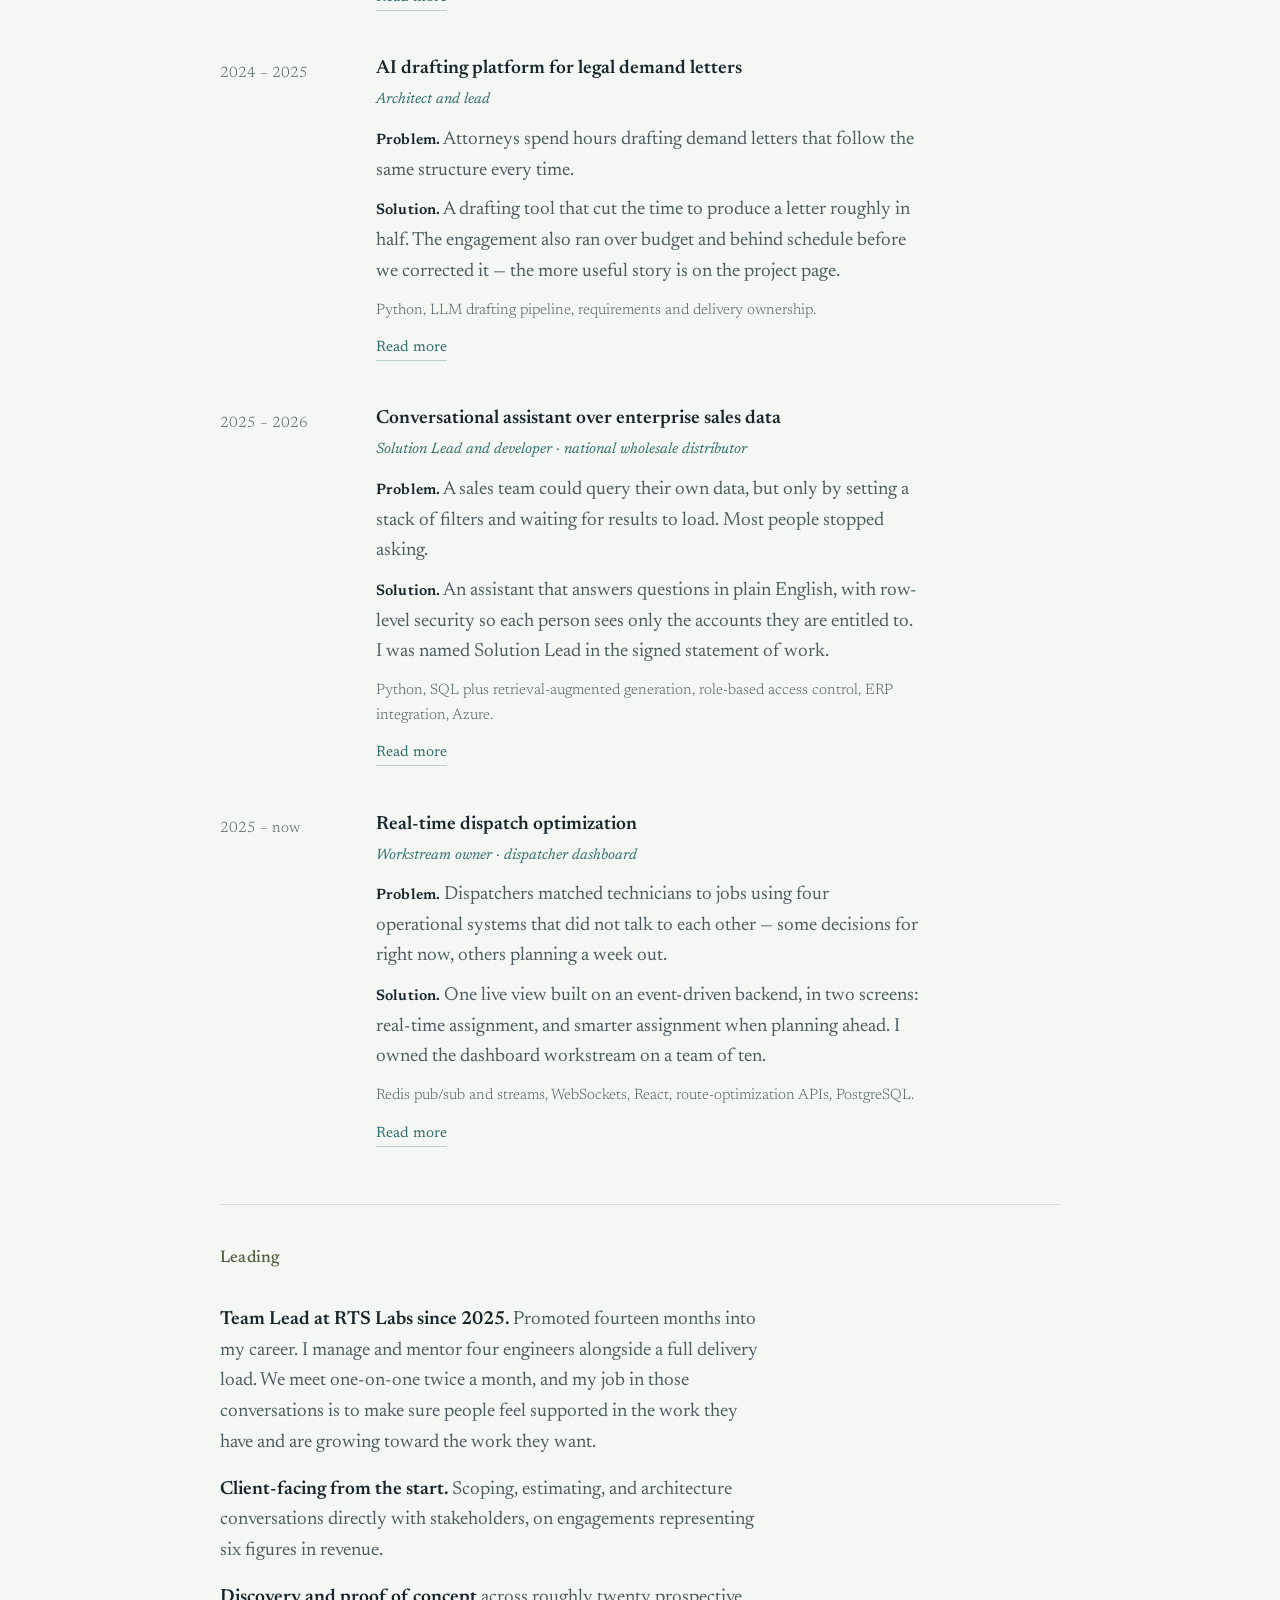
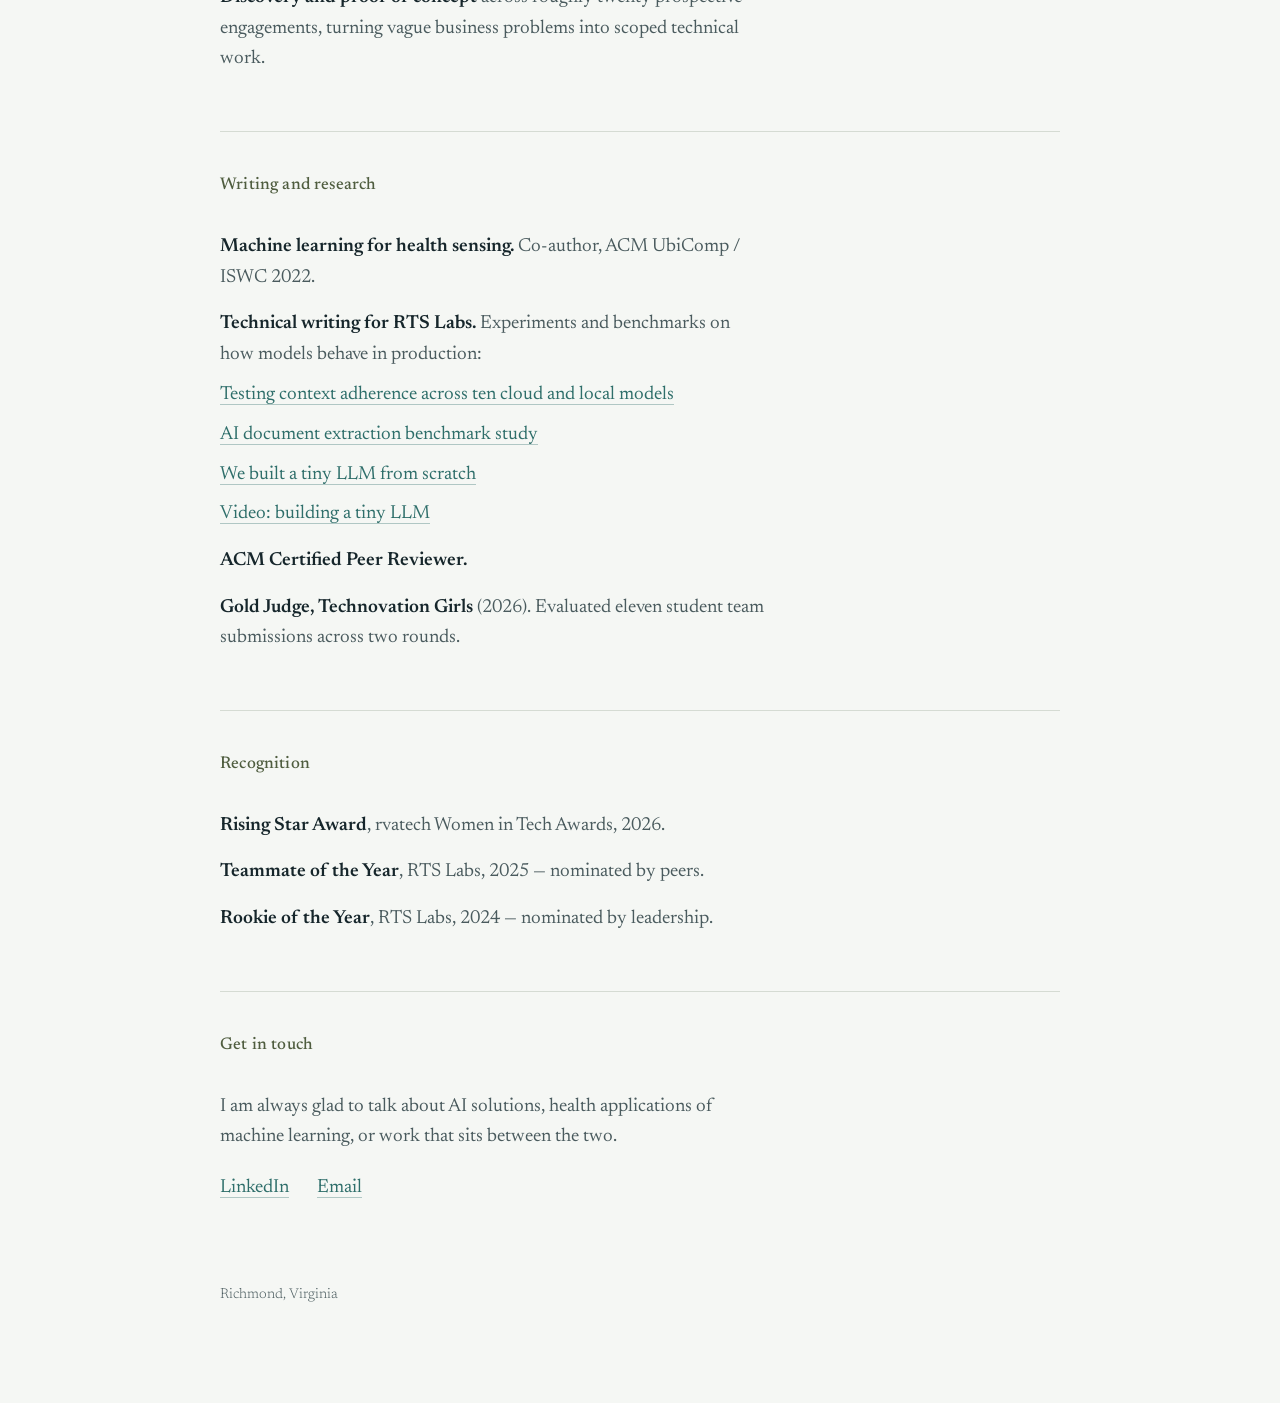
==== commit 2f601fdd: "Add files via upload" ====
--- a/index.html
+++ b/index.html
@@ -4,202 +4,17 @@
 <meta charset="utf-8">
 <meta name="viewport" content="width=device-width, initial-scale=1">
 <title>Alina (Enikeeva) Wickersham — AI engineer</title>
-<meta name="description" content="Alina Wickersham builds AI systems that make slow, manual work fast. AI Solutions Data Engineer and Team Lead at RTS Labs; published researcher in machine learning for health sensing.">
+<meta name="description" content="Alina (Enikeeva) Wickersham builds AI systems that make slow, manual work fast. AI Solutions Data Engineer and Team Lead at RTS Labs; published researcher in machine learning for health sensing.">
+<meta property="og:title" content="Alina (Enikeeva) Wickersham — AI engineer">
+<meta property="og:description" content="I build AI systems that make slow, manual work fast.">
+<meta property="og:image" content="https://alinawickersham.github.io/preview.png">
+<meta property="og:url" content="https://alinawickersham.github.io">
+<meta property="og:type" content="website">
+<meta name="twitter:card" content="summary_large_image">
 <link rel="preconnect" href="https://fonts.googleapis.com">
 <link rel="preconnect" href="https://fonts.gstatic.com" crossorigin>
 <link href="https://fonts.googleapis.com/css2?family=Newsreader:ital,opsz,wght@0,6..72,300;0,6..72,400;0,6..72,500;0,6..72,600;1,6..72,300;1,6..72,400&display=swap" rel="stylesheet">
-<style>
-  :root{
-    --paper:#F5F7F4;
-    --ink:#16262B;
-    --ink-soft:#4A5B5E;
-    --teal:#2E6E6A;
-    --moss:#4F5D3F;
-    --rule:#D5DBD3;
-    --measure:34rem;
-  }
-
-  *{box-sizing:border-box;}
-
-  html{-webkit-text-size-adjust:100%;}
-
-  body{
-    margin:0;
-    background:var(--paper);
-    color:var(--ink);
-    font-family:"Newsreader",Georgia,"Times New Roman",serif;
-    font-size:19px;
-    font-weight:400;
-    line-height:1.62;
-    font-optical-sizing:auto;
-  }
-
-  .page{
-    max-width:56rem;
-    margin:0 auto;
-    padding:5.5rem 1.75rem 6rem;
-  }
-
-  a{color:var(--teal);text-decoration:none;border-bottom:1px solid rgba(46,110,106,.35);}
-  a:hover{border-bottom-color:var(--teal);}
-  a:focus-visible{outline:2px solid var(--teal);outline-offset:3px;border-radius:2px;}
-
-  /* ---- hero ---- */
-
-  .hero{
-    max-width:32rem;
-    margin-bottom:4.5rem;
-  }
-
-  .name{
-    font-size:1.0625rem;
-    font-weight:500;
-    letter-spacing:.01em;
-    margin:0 0 2.25rem;
-    color:var(--ink);
-  }
-
-  .statement{
-    font-size:clamp(1.85rem,4.2vw,2.75rem);
-    font-weight:300;
-    line-height:1.2;
-    letter-spacing:-.015em;
-    margin:0 0 1.5rem;
-    text-wrap:balance;
-  }
-
-  .hero p{
-    max-width:var(--measure);
-    margin:0 0 1.1rem;
-    color:var(--ink-soft);
-  }
-
-  /* ---- sections ---- */
-
-  section{
-    border-top:1px solid var(--rule);
-    padding-top:2.5rem;
-    margin-top:3.5rem;
-  }
-
-  h2{
-    font-size:1.0625rem;
-    font-weight:500;
-    margin:0 0 2rem;
-    color:var(--moss);
-    letter-spacing:.01em;
-  }
-
-  /* ---- work list with chronology rail ---- */
-
-  .entry{
-    display:grid;
-    grid-template-columns:7.5rem 1fr;
-    gap:0 2.25rem;
-    margin-bottom:2.75rem;
-  }
-  .entry:last-child{margin-bottom:0;}
-
-  .when{
-    font-size:.9375rem;
-    font-weight:300;
-    color:var(--ink-soft);
-    line-height:1.5;
-    padding-top:.42rem;
-    font-variant-numeric:oldstyle-nums;
-  }
-
-  .what h3{
-    font-size:1.1875rem;
-    font-weight:600;
-    margin:0 0 .4rem;
-    line-height:1.35;
-  }
-
-  .role{
-    display:block;
-    font-size:.9375rem;
-    font-weight:400;
-    font-style:italic;
-    color:var(--teal);
-    margin-bottom:.55rem;
-  }
-
-  .what p{
-    margin:0;
-    max-width:var(--measure);
-    color:var(--ink-soft);
-  }
-
-  .stack{
-    margin:.65rem 0 0 !important;
-    font-size:.9375rem;
-    font-weight:300;
-    color:var(--ink-soft);
-    max-width:var(--measure);
-  }
-
-  /* ---- simple lists ---- */
-
-  ul.plain{
-    list-style:none;
-    margin:0;
-    padding:0;
-    max-width:var(--measure);
-  }
-
-  ul.plain li{
-    margin-bottom:1rem;
-    color:var(--ink-soft);
-  }
-  ul.plain li:last-child{margin-bottom:0;}
-
-  ul.plain strong{
-    font-weight:600;
-    color:var(--ink);
-  }
-
-  ul.reading li{
-    margin-bottom:.55rem;
-  }
-
-  .note{
-    font-size:.9375rem;
-    font-weight:300;
-    color:var(--ink-soft);
-  }
-
-  /* ---- contact ---- */
-
-  .contact p{
-    max-width:var(--measure);
-    margin:0 0 1.25rem;
-    color:var(--ink-soft);
-  }
-
-  .links{
-    display:flex;
-    flex-wrap:wrap;
-    gap:1.75rem;
-    margin:0;
-    padding:0;
-    list-style:none;
-  }
-
-  footer{
-    margin-top:5rem;
-    font-size:.875rem;
-    font-weight:300;
-    color:var(--ink-soft);
-  }
-
-  @media (max-width:640px){
-    body{font-size:18px;}
-    .page{padding:3.5rem 1.35rem 4rem;}
-    .entry{grid-template-columns:1fr;gap:.35rem;}
-    .when{padding-top:0;}
-  }
-</style>
+<link rel="stylesheet" href="styles.css">
 </head>
 <body>
 <main class="page">
@@ -211,56 +26,76 @@
     <p>I studied computer science and psychology at the University of Richmond, and my research background is in machine learning for health sensing. Health is the domain I find most interesting to build in, mental health especially, and I am always glad to talk with people working there.</p>
   </header>
 
-  <section>
+  <section id="work">
     <h2>Selected work</h2>
 
     <div class="entry">
       <div class="when">2026 &ndash; now</div>
       <div class="what">
-        <h3>Document intelligence platform for family offices</h3>
-        <span class="role">Architect and lead &middot; concept to beta</span>
-        <p>Family offices handle financial documents full of client names, account numbers, and personal details. This tool strips that information out, then pulls the numbers that matter into structured data. I took it from an idea to a working product, now in beta, with a small core team. I owned the architecture, wrote much of the code, ran the delivery, and worked directly with the client.</p>
-        <p class="stack">React and Vite, Python redaction service, Azure OpenAI on a private endpoint, PostgreSQL, offset-based pseudonymization backed by a local entity recognition model, audit logging.</p>
+        <a class="card" href="projects/document-intelligence.html">
+          <h3>Document intelligence platform for family offices</h3>
+          <span class="role">Architect and lead &middot; concept to beta</span>
+          <p class="ps"><b>Problem.</b> Family offices process financial documents dense with client names, account numbers, and personal detail. Nothing could be sent to a model as-is, and the numbers inside still had to be pulled out by hand.</p>
+          <p class="ps"><b>Solution.</b> A platform that strips identifying information out, then extracts the figures that matter into structured data. Idea to working beta with a core team of three, scaling to nine for the final push.</p>
+          <p class="stack">React and Vite, Python redaction service, Azure OpenAI on a private endpoint, PostgreSQL, offset-based pseudonymization backed by a local entity recognition model, audit logging.</p>
+          <span class="more">Read more</span>
+        </a>
       </div>
     </div>
 
     <div class="entry">
       <div class="when">2026 &ndash; now</div>
       <div class="what">
-        <h3>Labor standards generation from historical work orders</h3>
-        <span class="role">Developer &middot; heavy equipment industry</span>
-        <p>A dealer's technicians repair equipment thousands of times a year. How long should each repair take? The answer was buried in decades of work orders. This system reads that history and produces a labor standard for each job, with citations back to the records it came from, so a person can check the reasoning. Experts review the output in a purpose-built app before it goes into the client's systems.</p>
-        <p class="stack">Snowflake, Go, citation-backed generation pipeline, deterministic validation, XML export, evaluation harness.</p>
+        <a class="card" href="projects/labor-standards.html">
+          <h3>Labor standards from decades of work orders</h3>
+          <span class="role">Developer &middot; heavy equipment industry</span>
+          <p class="ps"><b>Problem.</b> A dealer's technicians repair equipment thousands of times a year. How long each repair should take was buried in decades of unstructured work orders, so estimates were guesswork.</p>
+          <p class="ps"><b>Solution.</b> A system that reads that history and produces a defensible labor standard per job, with citations back to the source records and deterministic validation, reviewed by experts in a purpose-built app before it reaches the client's systems.</p>
+          <p class="stack">Snowflake, Go, citation-backed generation pipeline, deterministic validation, XML export into the client's existing workflow, evaluation harness.</p>
+          <span class="more">Read more</span>
+        </a>
       </div>
     </div>
 
     <div class="entry">
       <div class="when">2024 &ndash; 2025</div>
       <div class="what">
-        <h3>AI drafting platform for legal demand letters</h3>
-        <span class="role">Architect and lead</span>
-        <p>Attorneys spend hours drafting demand letters that follow the same structure every time. We built a tool that drafts them. It cut the time roughly in half.</p>
-        <p style="margin-top:.9rem;">I was on this project from the beginning, including the stretch where it ran over budget and behind schedule. The real problem was not the technology. It was expectations that had never been set clearly with the client. Getting that right taught me more about running an engagement than anything else I have worked on. I changed the technical approach, put regular structured communication back in place, and steadied the delivery.</p>
+        <a class="card" href="projects/demand-letters.html">
+          <h3>AI drafting platform for legal demand letters</h3>
+          <span class="role">Architect and lead</span>
+          <p class="ps"><b>Problem.</b> Attorneys spend hours drafting demand letters that follow the same structure every time.</p>
+          <p class="ps"><b>Solution.</b> A drafting tool that cut the time to produce a letter roughly in half. The engagement also ran over budget and behind schedule before we corrected it — the more useful story is on the project page.</p>
+          <p class="stack">Python, LLM drafting pipeline, requirements and delivery ownership.</p>
+          <span class="more">Read more</span>
+        </a>
       </div>
     </div>
 
     <div class="entry">
       <div class="when">2025 &ndash; 2026</div>
       <div class="what">
-        <h3>Conversational assistant over enterprise sales data</h3>
-        <span class="role">Solution Lead and developer &middot; national wholesale distributor</span>
-        <p>A sales team could already query their data, but it meant setting a stack of filters and then waiting for the results to load. Now they ask a question in plain English and get an answer back. Each person sees only the accounts they are allowed to see. With a small team, I built the chatbot, the permissions model, and the knowledge base behind it.</p>
-        <p class="stack">Python, SQL plus retrieval-augmented generation, role-based access control, ERP integration, Azure.</p>
+        <a class="card" href="projects/sales-assistant.html">
+          <h3>Conversational assistant over enterprise sales data</h3>
+          <span class="role">Solution Lead and developer &middot; national wholesale distributor</span>
+          <p class="ps"><b>Problem.</b> A sales team could query their own data, but only by setting a stack of filters and waiting for results to load. Most people stopped asking.</p>
+          <p class="ps"><b>Solution.</b> An assistant that answers questions in plain English, with row-level security so each person sees only the accounts they are entitled to. I was named Solution Lead in the signed statement of work.</p>
+          <p class="stack">Python, SQL plus retrieval-augmented generation, role-based access control, ERP integration, Azure.</p>
+          <span class="more">Read more</span>
+        </a>
       </div>
     </div>
 
     <div class="entry">
       <div class="when">2025 &ndash; now</div>
       <div class="what">
-        <h3>Real-time dispatch optimization</h3>
-        <span class="role">Workstream owner &middot; dispatcher dashboard</span>
-        <p>A dispatcher matches the right technician to the right job. Some of those calls are for right now, and some are planning a week out. The information needed for both lived in separate systems that did not talk to each other. Our team brought it together into two screens: one for making and changing assignments in real time, one for making smart assignments when planning ahead. I owned the dashboard work and contributed to the routing, integration, and write-back services underneath it.</p>
-        <p class="stack">Redis pub/sub and streams, WebSockets, React, route-optimization APIs, PostgreSQL.</p>
+        <a class="card" href="projects/dispatch.html">
+          <h3>Real-time dispatch optimization</h3>
+          <span class="role">Workstream owner &middot; dispatcher dashboard</span>
+          <p class="ps"><b>Problem.</b> Dispatchers matched technicians to jobs using four operational systems that did not talk to each other — some decisions for right now, others planning a week out.</p>
+          <p class="ps"><b>Solution.</b> One live view built on an event-driven backend, in two screens: real-time assignment, and smarter assignment when planning ahead. I owned the dashboard workstream on a team of ten.</p>
+          <p class="stack">Redis pub/sub and streams, WebSockets, React, route-optimization APIs, PostgreSQL.</p>
+          <span class="more">Read more</span>
+        </a>
       </div>
     </div>
   </section>
@@ -268,8 +103,9 @@
   <section>
     <h2>Leading</h2>
     <ul class="plain">
-      <li><strong>Team Lead at RTS Labs since 2025.</strong> Promoted fourteen months into my career. I support three engineers alongside a full delivery load. We meet one-on-one twice a month, and my job in those conversations is to make sure people feel supported in the work they have and are growing toward the work they want.</li>
+      <li><strong>Team Lead at RTS Labs since 2025.</strong> Promoted fourteen months into my career. I manage and mentor four engineers alongside a full delivery load. We meet one-on-one twice a month, and my job in those conversations is to make sure people feel supported in the work they have and are growing toward the work they want.</li>
       <li><strong>Client-facing from the start.</strong> Scoping, estimating, and architecture conversations directly with stakeholders, on engagements representing six figures in revenue.</li>
+      <li><strong>Discovery and proof of concept</strong> across roughly twenty prospective engagements, turning vague business problems into scoped technical work.</li>
     </ul>
   </section>
 
--- a/styles.css
+++ b/styles.css
@@ -0,0 +1,234 @@
+:root{
+  --paper:#F5F7F4;
+  --ink:#16262B;
+  --ink-soft:#4A5B5E;
+  --teal:#2E6E6A;
+  --moss:#4F5D3F;
+  --rule:#D5DBD3;
+  --measure:34rem;
+}
+
+*{box-sizing:border-box;}
+
+html{-webkit-text-size-adjust:100%;}
+
+body{
+  margin:0;
+  background:var(--paper);
+  color:var(--ink);
+  font-family:"Newsreader",Georgia,"Times New Roman",serif;
+  font-size:19px;
+  font-weight:400;
+  line-height:1.62;
+  font-optical-sizing:auto;
+}
+
+.page{
+  max-width:56rem;
+  margin:0 auto;
+  padding:5.5rem 1.75rem 6rem;
+}
+
+a{color:var(--teal);text-decoration:none;border-bottom:1px solid rgba(46,110,106,.35);}
+a:hover{border-bottom-color:var(--teal);}
+a:focus-visible{outline:2px solid var(--teal);outline-offset:3px;border-radius:2px;}
+
+/* ---- hero ---- */
+
+.hero{max-width:32rem;margin-bottom:4.5rem;}
+
+.name{
+  font-size:1.0625rem;
+  font-weight:500;
+  letter-spacing:.01em;
+  margin:0 0 2.25rem;
+  color:var(--ink);
+}
+
+.statement{
+  font-size:clamp(1.85rem,4.2vw,2.75rem);
+  font-weight:300;
+  line-height:1.2;
+  letter-spacing:-.015em;
+  margin:0 0 1.5rem;
+  text-wrap:balance;
+}
+
+.hero p{max-width:var(--measure);margin:0 0 1.1rem;color:var(--ink-soft);}
+
+/* ---- sections ---- */
+
+section{
+  border-top:1px solid var(--rule);
+  padding-top:2.5rem;
+  margin-top:3.5rem;
+}
+
+h2{
+  font-size:1.0625rem;
+  font-weight:500;
+  margin:0 0 2rem;
+  color:var(--moss);
+  letter-spacing:.01em;
+}
+
+/* ---- work list with chronology rail ---- */
+
+.entry{
+  display:grid;
+  grid-template-columns:7.5rem 1fr;
+  gap:0 2.25rem;
+  margin-bottom:2.75rem;
+}
+.entry:last-child{margin-bottom:0;}
+
+.when{
+  font-size:.9375rem;
+  font-weight:300;
+  color:var(--ink-soft);
+  line-height:1.5;
+  padding-top:.42rem;
+  font-variant-numeric:oldstyle-nums;
+}
+
+/* clickable project card */
+
+a.card{
+  display:block;
+  border:0;
+  border-bottom:0;
+  color:inherit;
+  margin:-0.9rem -1.1rem;
+  padding:0.9rem 1.1rem;
+  border-radius:3px;
+  transition:background-color .12s ease;
+}
+a.card:hover{background:rgba(46,110,106,.055);}
+a.card:hover .more{border-bottom-color:var(--teal);}
+a.card:focus-visible{outline:2px solid var(--teal);outline-offset:2px;}
+
+.what h3{
+  font-size:1.1875rem;
+  font-weight:600;
+  margin:0 0 .4rem;
+  line-height:1.35;
+}
+
+.role{
+  display:block;
+  font-size:.9375rem;
+  font-weight:400;
+  font-style:italic;
+  color:var(--teal);
+  margin-bottom:.75rem;
+}
+
+.what p{margin:0;max-width:var(--measure);color:var(--ink-soft);}
+
+.ps{margin:0 0 .55rem !important;max-width:var(--measure);color:var(--ink-soft);}
+.ps b{
+  font-weight:600;
+  color:var(--ink);
+  font-size:.9375rem;
+  letter-spacing:.01em;
+}
+
+.stack{
+  margin:.7rem 0 0 !important;
+  font-size:.9375rem;
+  font-weight:300;
+  color:var(--ink-soft);
+  max-width:var(--measure);
+}
+
+.more{
+  display:inline-block;
+  margin-top:.8rem;
+  font-size:.9375rem;
+  color:var(--teal);
+  border-bottom:1px solid rgba(46,110,106,.3);
+}
+
+/* ---- simple lists ---- */
+
+ul.plain{list-style:none;margin:0;padding:0;max-width:var(--measure);}
+ul.plain li{margin-bottom:1rem;color:var(--ink-soft);}
+ul.plain li:last-child{margin-bottom:0;}
+ul.plain strong{font-weight:600;color:var(--ink);}
+ul.reading li{margin-bottom:.55rem;}
+
+.note{font-size:.9375rem;font-weight:300;color:var(--ink-soft);}
+
+/* ---- contact ---- */
+
+.contact p{max-width:var(--measure);margin:0 0 1.25rem;color:var(--ink-soft);}
+
+.links{display:flex;flex-wrap:wrap;gap:1.75rem;margin:0;padding:0;list-style:none;}
+
+footer{margin-top:5rem;font-size:.875rem;font-weight:300;color:var(--ink-soft);}
+
+/* ---- project detail pages ---- */
+
+.back{
+  display:inline-block;
+  font-size:.9375rem;
+  margin-bottom:3rem;
+  color:var(--ink-soft);
+  border-bottom-color:rgba(74,91,94,.3);
+}
+.back:hover{color:var(--teal);border-bottom-color:var(--teal);}
+
+.detail{max-width:var(--measure);}
+
+.detail h1{
+  font-size:clamp(1.6rem,3.4vw,2.25rem);
+  font-weight:400;
+  line-height:1.22;
+  letter-spacing:-.012em;
+  margin:0 0 .6rem;
+  text-wrap:balance;
+}
+
+.meta{
+  font-size:.9375rem;
+  color:var(--ink-soft);
+  font-style:italic;
+  margin:0 0 3rem;
+}
+
+.detail h2{
+  font-size:1.0625rem;
+  font-weight:500;
+  color:var(--moss);
+  margin:2.75rem 0 .9rem;
+  letter-spacing:.01em;
+}
+.detail h2:first-of-type{margin-top:0;}
+
+.detail p{margin:0 0 1.05rem;color:var(--ink-soft);}
+.detail p:last-child{margin-bottom:0;}
+
+.detail ul{margin:0 0 1.05rem;padding-left:1.15rem;color:var(--ink-soft);}
+.detail li{margin-bottom:.5rem;}
+
+.figure{
+  border-left:2px solid var(--teal);
+  padding:.15rem 0 .15rem 1.1rem;
+  margin:1.6rem 0;
+}
+.figure .n{
+  display:block;
+  font-size:1.75rem;
+  line-height:1.2;
+  color:var(--ink);
+  font-variant-numeric:oldstyle-nums;
+}
+.figure .lbl{font-size:.9375rem;color:var(--ink-soft);}
+
+@media (max-width:640px){
+  body{font-size:18px;}
+  .page{padding:3.5rem 1.35rem 4rem;}
+  .entry{grid-template-columns:1fr;gap:.35rem;}
+  .when{padding-top:0;}
+  a.card{margin:0 -0.85rem;padding:.85rem;}
+}
